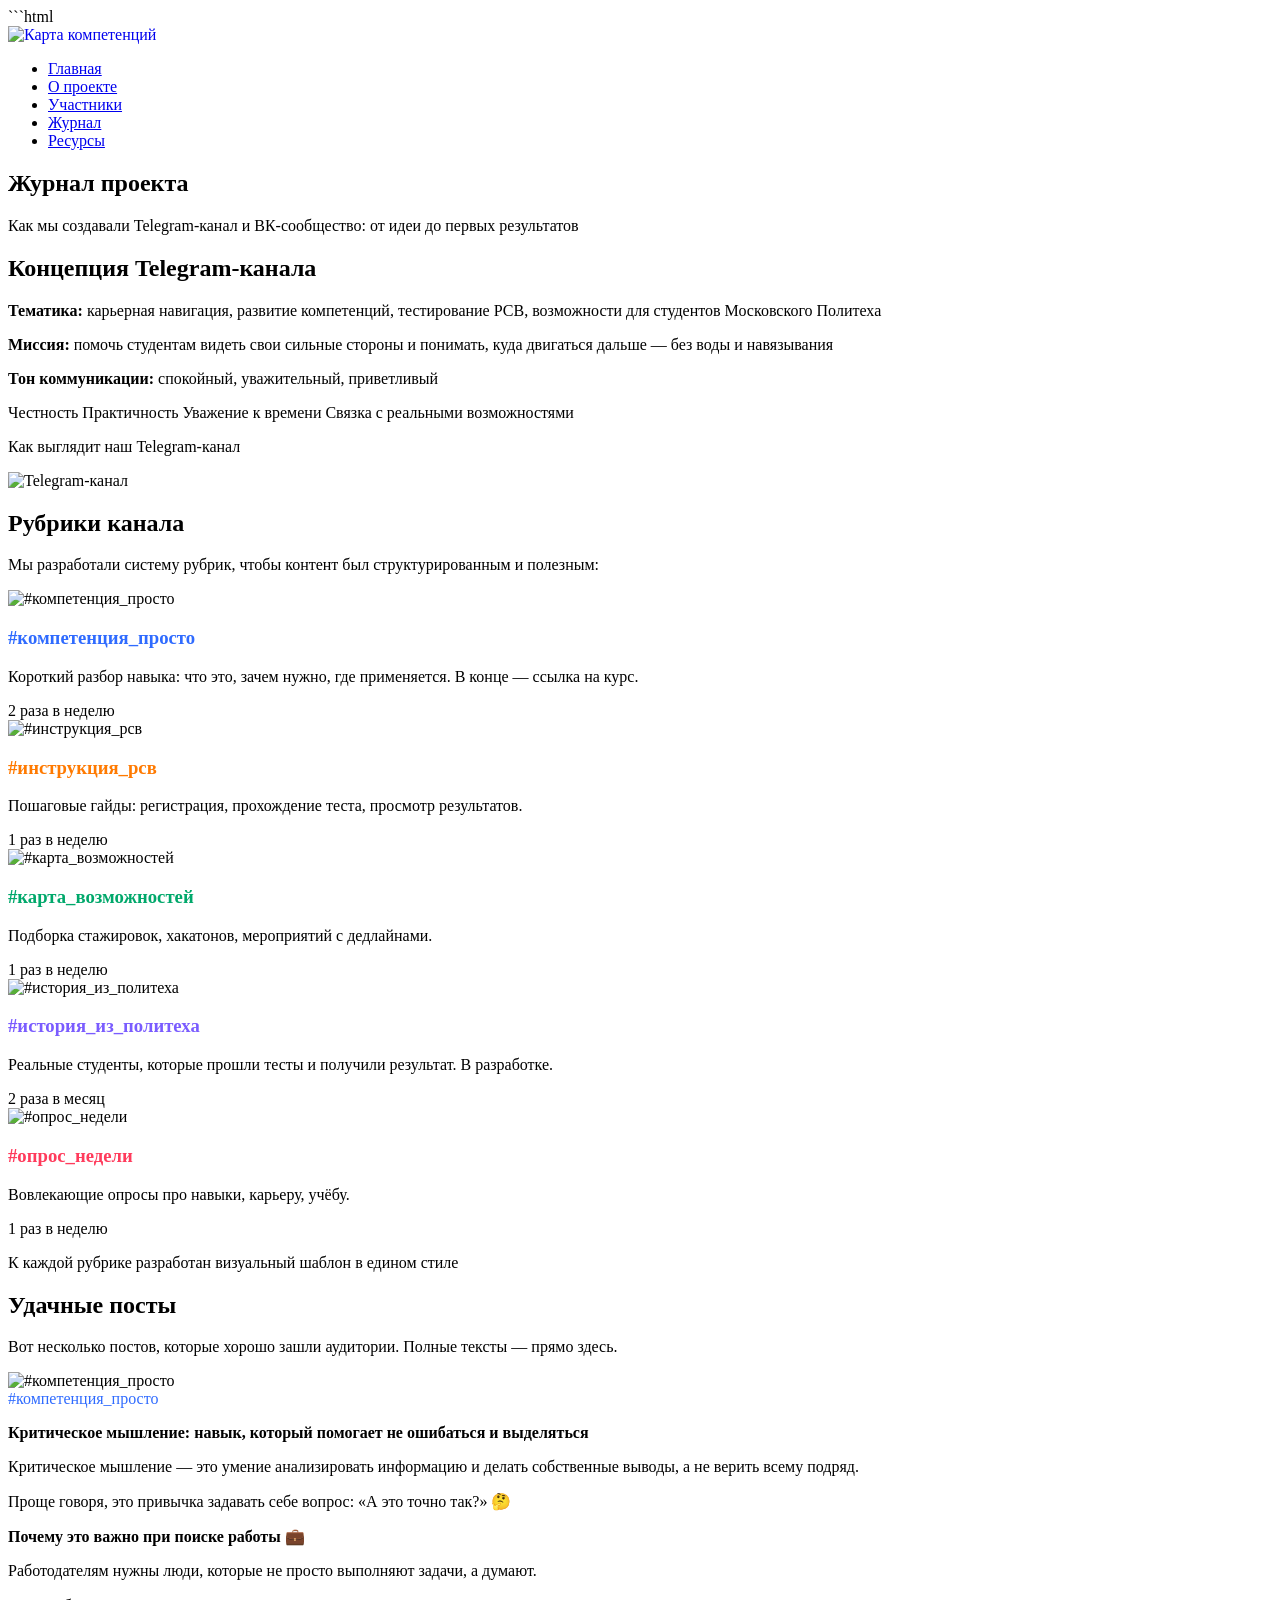
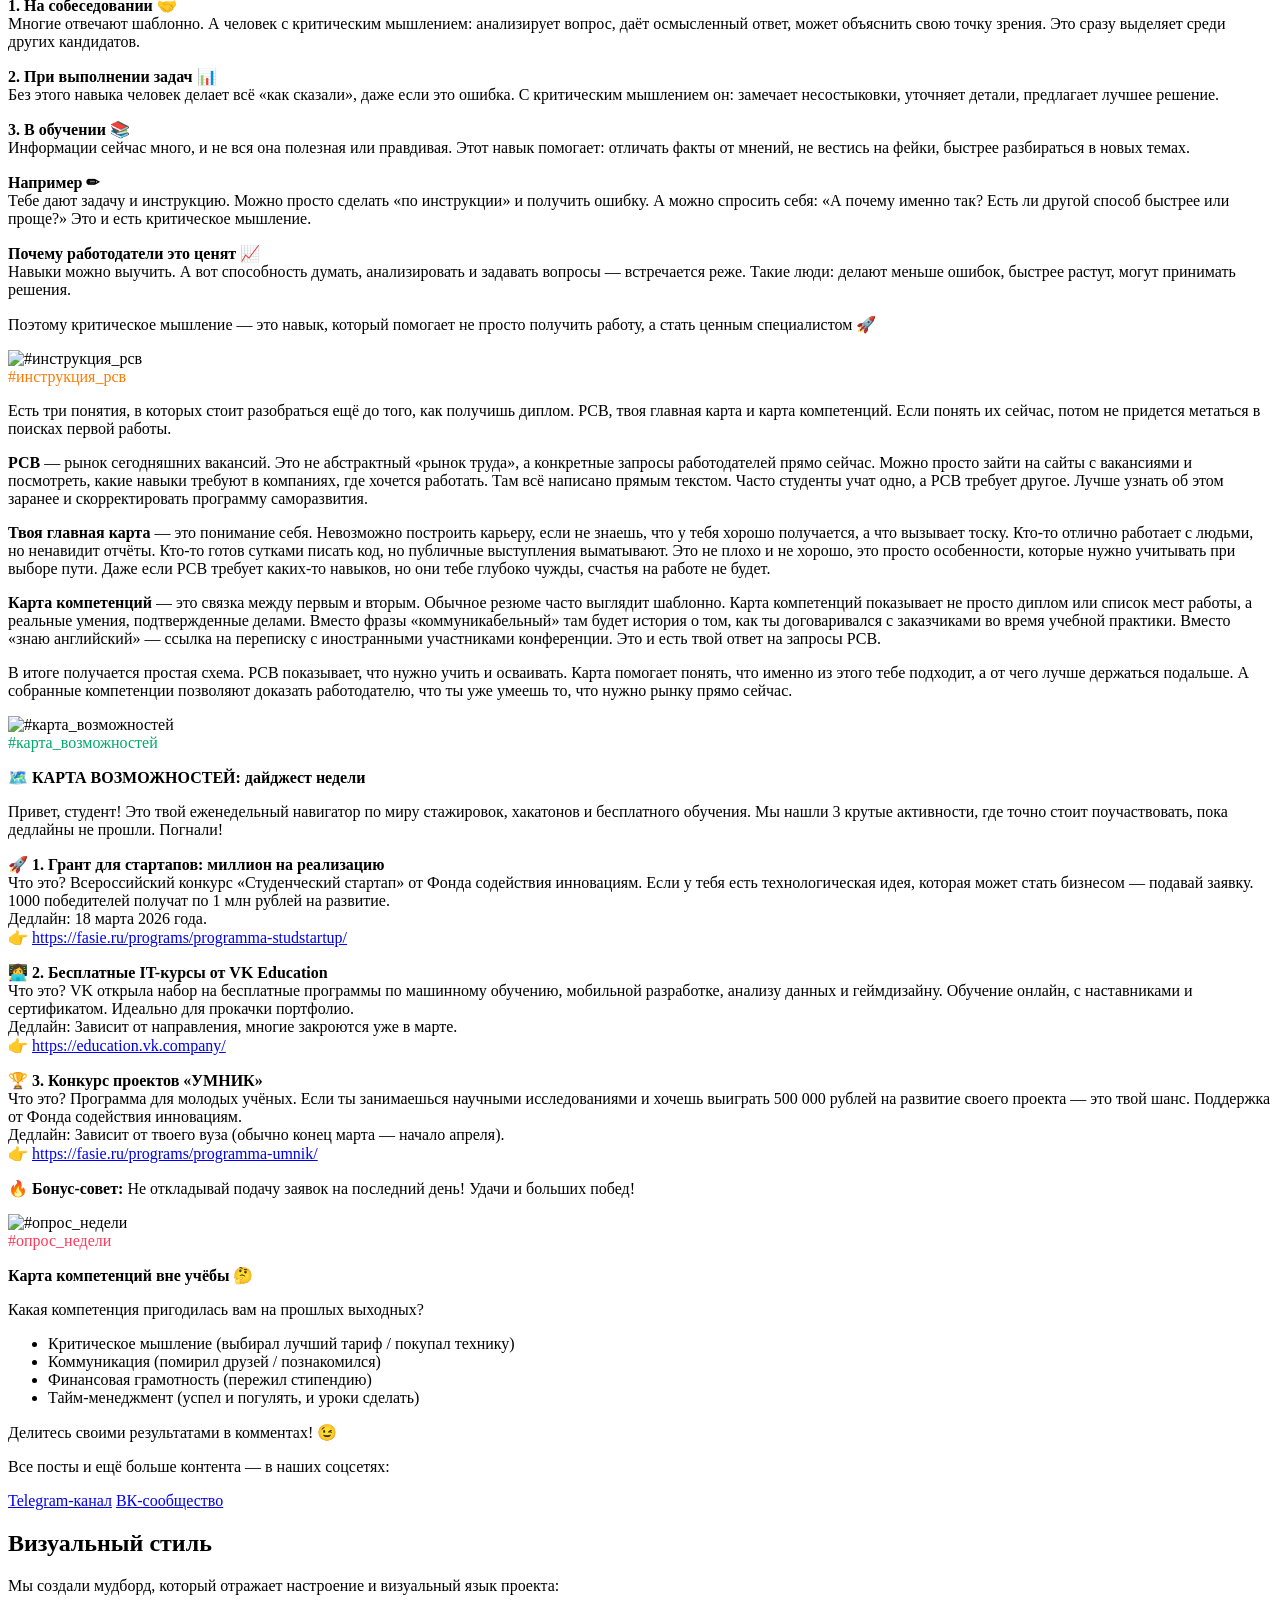
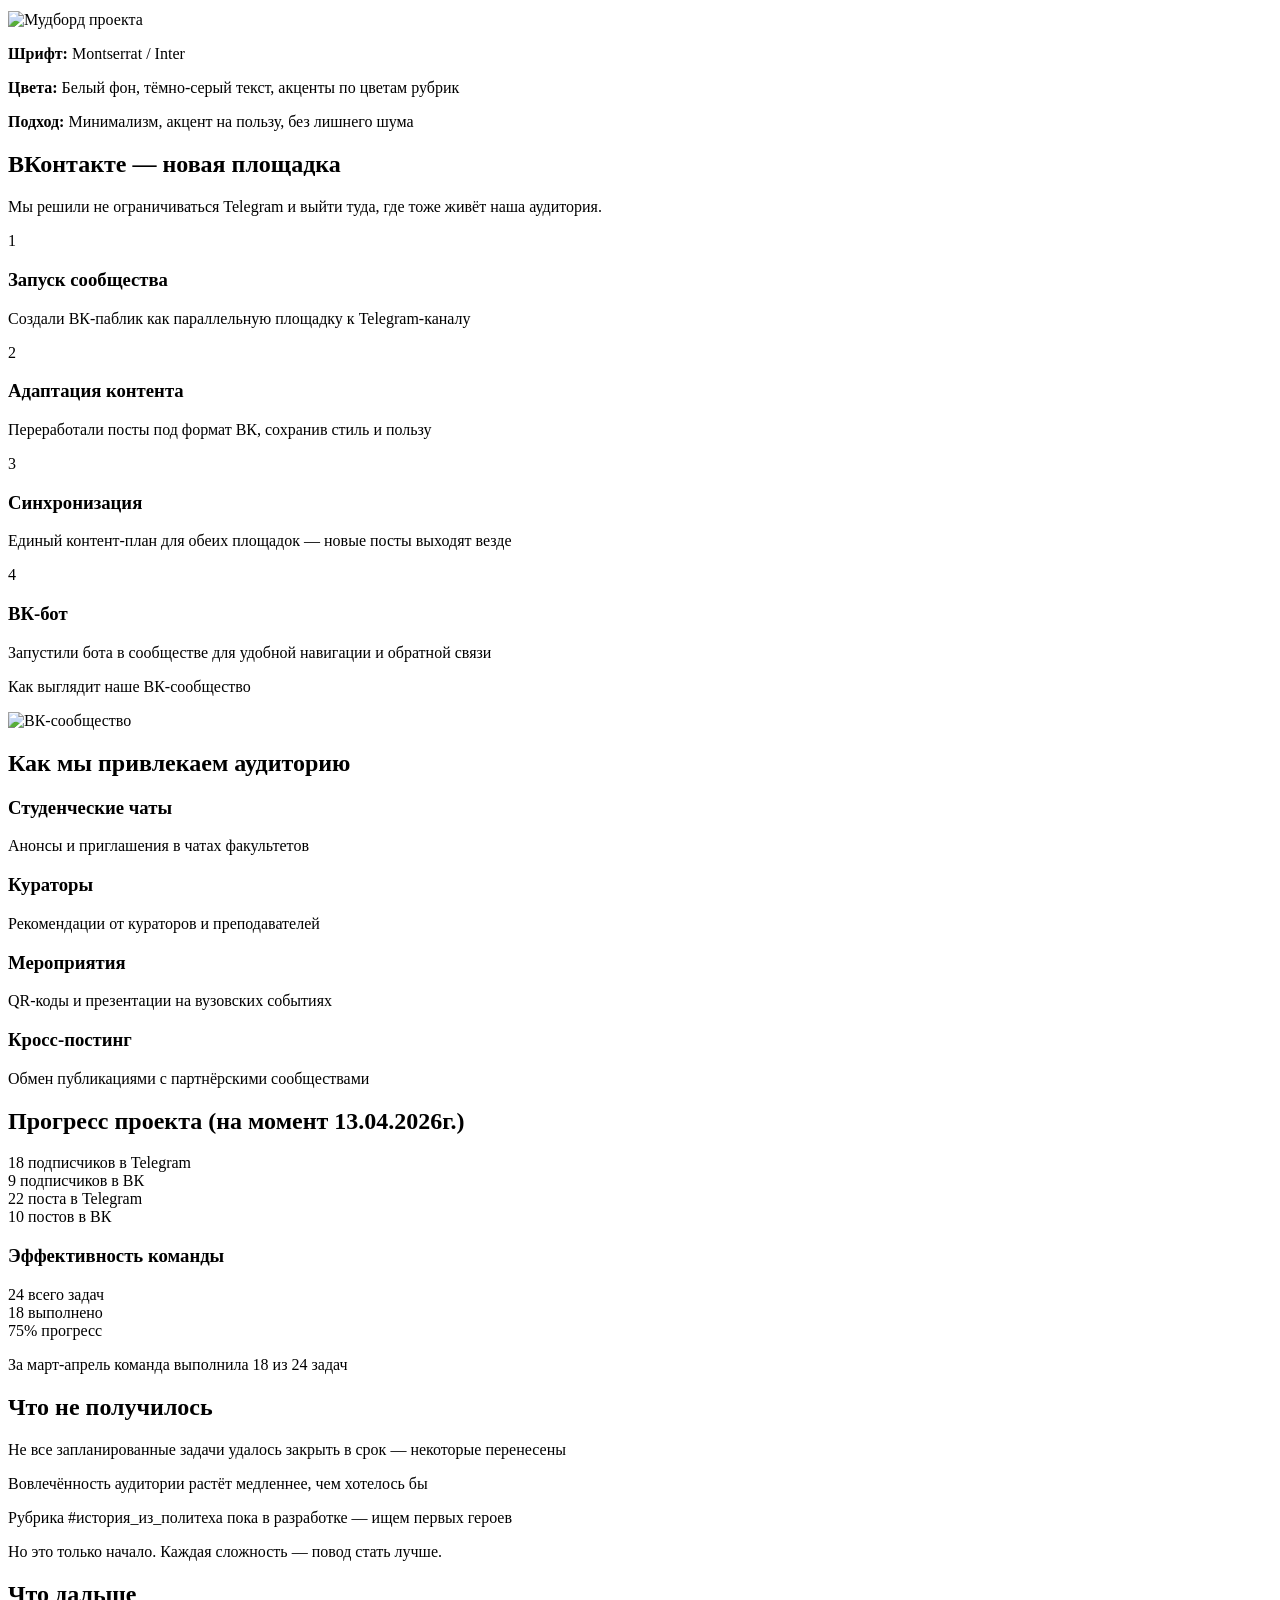
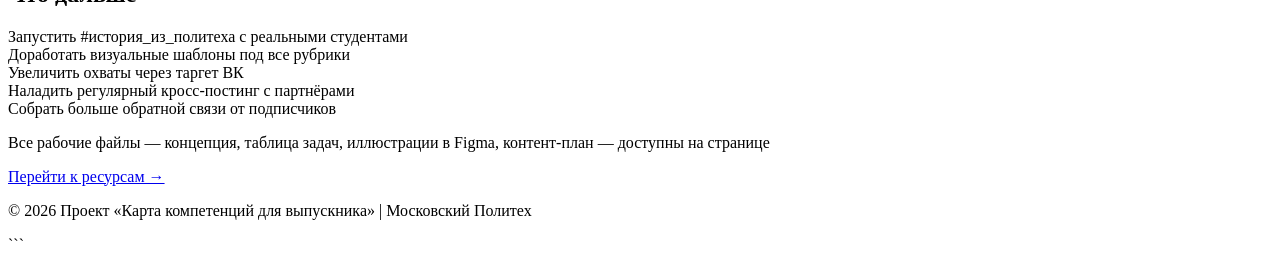
==== site/journal.html @ 337da9ca "Create journal.html" ====
```html
<!DOCTYPE html>
<html lang="ru">
<head>
    <meta charset="UTF-8">
    <meta name="viewport" content="width=device-width, initial-scale=1.0">
    <title>Журнал проекта - Карта компетенций</title>
    <link rel="stylesheet" href="style.css">
</head>
<body>
    <header>
        <nav>
            <a href="index.html" style="text-decoration: none;">
                <img src="images/logo.png" alt="Карта компетенций" class="logo-img">
            </a>
            <ul>
                <li><a href="index.html">Главная</a></li>
                <li><a href="about.html">О проекте</a></li>
                <li><a href="participants.html">Участники</a></li>
                <li><a href="journal.html">Журнал</a></li>
                <li><a href="resources.html">Ресурсы</a></li>
            </ul>
        </nav>
    </header>

    <main>
        <section class="page-header">
            <h1>Журнал проекта</h1>
            <p>Как мы создавали Telegram-канал и ВК-сообщество: от идеи до первых результатов</p>
        </section>

        <article class="post">
            <h2>Концепция Telegram-канала</h2>
            <div class="concept-block">
                <p><strong>Тематика:</strong> карьерная навигация, развитие компетенций, тестирование РСВ, возможности для студентов Московского Политеха</p>
                <p><strong>Миссия:</strong> помочь студентам видеть свои сильные стороны и понимать, куда двигаться дальше — без воды и навязывания</p>
                <p><strong>Тон коммуникации:</strong> спокойный, уважительный, приветливый</p>
                <div class="values-list">
                    <span class="value-tag">Честность</span>
                    <span class="value-tag">Практичность</span>
                    <span class="value-tag">Уважение к времени</span>
                    <span class="value-tag">Связка с реальными возможностями</span>
                </div>
            </div>
            
            <div class="big-screenshot">
                <p class="screenshot-caption">Как выглядит наш Telegram-канал</p>
                <img src="images/tg_channel_big.jpg" alt="Telegram-канал">
            </div>
        </article>

        <article class="post">
            <h2>Рубрики канала</h2>
            <p>Мы разработали систему рубрик, чтобы контент был структурированным и полезным:</p>
            
            <div class="rubrics-list">
                <div class="rubric-item">
                    <div class="rubric-icon">
                        <img src="images/rubric_comp.png" alt="#компетенция_просто">
                    </div>
                    <div class="rubric-info">
                        <h3 style="color:#2F6BFF;">#компетенция_просто</h3>
                        <p>Короткий разбор навыка: что это, зачем нужно, где применяется. В конце — ссылка на курс.</p>
                        <span class="rubric-frequency">2 раза в неделю</span>
                    </div>
                </div>
                
                <div class="rubric-item">
                    <div class="rubric-icon">
                        <img src="images/rubric_rsv.png" alt="#инструкция_рсв">
                    </div>
                    <div class="rubric-info">
                        <h3 style="color:#FF7A00;">#инструкция_рсв</h3>
                        <p>Пошаговые гайды: регистрация, прохождение теста, просмотр результатов.</p>
                        <span class="rubric-frequency">1 раз в неделю</span>
                    </div>
                </div>
                
                <div class="rubric-item">
                    <div class="rubric-icon">
                        <img src="images/rubric_map.png" alt="#карта_возможностей">
                    </div>
                    <div class="rubric-info">
                        <h3 style="color:#00A86B;">#карта_возможностей</h3>
                        <p>Подборка стажировок, хакатонов, мероприятий с дедлайнами.</p>
                        <span class="rubric-frequency">1 раз в неделю</span>
                    </div>
                </div>
                
                <div class="rubric-item">
                    <div class="rubric-icon">
                        <img src="images/rubric_story.png" alt="#история_из_политеха">
                    </div>
                    <div class="rubric-info">
                        <h3 style="color:#7A5CFF;">#история_из_политеха</h3>
                        <p>Реальные студенты, которые прошли тесты и получили результат. В разработке.</p>
                        <span class="rubric-frequency">2 раза в месяц</span>
                    </div>
                </div>
                
                <div class="rubric-item">
                    <div class="rubric-icon">
                        <img src="images/rubric_poll.png" alt="#опрос_недели">
                    </div>
                    <div class="rubric-info">
                        <h3 style="color:#FF3B5C;">#опрос_недели</h3>
                        <p>Вовлекающие опросы про навыки, карьеру, учёбу.</p>
                        <span class="rubric-frequency">1 раз в неделю</span>
                    </div>
                </div>
            </div>
            
            <div class="rubrics-note">
                <p>К каждой рубрике разработан визуальный шаблон в едином стиле</p>
            </div>
        </article>

        <article class="post">
            <h2>Удачные посты</h2>
            <p>Вот несколько постов, которые хорошо зашли аудитории. Полные тексты — прямо здесь.</p>
            
            <div class="full-post">
                <div class="full-post-image">
                    <img src="images/rubric_comp.png" alt="#компетенция_просто">
                </div>
                <div class="full-post-content">
                    <div class="full-post-rubric" style="color:#2F6BFF;">#компетенция_просто</div>
                    <div class="full-post-text">
                        <p><strong>Критическое мышление: навык, который помогает не ошибаться и выделяться</strong></p>
                        <p>Критическое мышление — это умение анализировать информацию и делать собственные выводы, а не верить всему подряд.</p>
                        <p>Проще говоря, это привычка задавать себе вопрос: «А это точно так?» 🤔</p>
                        <p><strong>Почему это важно при поиске работы 💼</strong></p>
                        <p>Работодателям нужны люди, которые не просто выполняют задачи, а думают.</p>
                        <p><strong>1. На собеседовании 🤝</strong><br>Многие отвечают шаблонно. А человек с критическим мышлением: анализирует вопрос, даёт осмысленный ответ, может объяснить свою точку зрения. Это сразу выделяет среди других кандидатов.</p>
                        <p><strong>2. При выполнении задач 📊</strong><br>Без этого навыка человек делает всё «как сказали», даже если это ошибка. С критическим мышлением он: замечает несостыковки, уточняет детали, предлагает лучшее решение.</p>
                        <p><strong>3. В обучении 📚</strong><br>Информации сейчас много, и не вся она полезная или правдивая. Этот навык помогает: отличать факты от мнений, не вестись на фейки, быстрее разбираться в новых темах.</p>
                        <p><strong>Например ✏</strong><br>Тебе дают задачу и инструкцию. Можно просто сделать «по инструкции» и получить ошибку. А можно спросить себя: «А почему именно так? Есть ли другой способ быстрее или проще?» Это и есть критическое мышление.</p>
                        <p><strong>Почему работодатели это ценят 📈</strong><br>Навыки можно выучить. А вот способность думать, анализировать и задавать вопросы — встречается реже. Такие люди: делают меньше ошибок, быстрее растут, могут принимать решения.</p>
                        <p>Поэтому критическое мышление — это навык, который помогает не просто получить работу, а стать ценным специалистом 🚀</p>
                    </div>
                </div>
            </div>
            
            <div class="full-post">
                <div class="full-post-image">
                    <img src="images/rubric_rsv.png" alt="#инструкция_рсв">
                </div>
                <div class="full-post-content">
                    <div class="full-post-rubric" style="color:#FF7A00;">#инструкция_рсв</div>
                    <div class="full-post-text">
                        <p>Есть три понятия, в которых стоит разобраться ещё до того, как получишь диплом. РСВ, твоя главная карта и карта компетенций. Если понять их сейчас, потом не придется метаться в поисках первой работы.</p>
                        <p><strong>РСВ</strong> — рынок сегодняшних вакансий. Это не абстрактный «рынок труда», а конкретные запросы работодателей прямо сейчас. Можно просто зайти на сайты с вакансиями и посмотреть, какие навыки требуют в компаниях, где хочется работать. Там всё написано прямым текстом. Часто студенты учат одно, а РСВ требует другое. Лучше узнать об этом заранее и скорректировать программу саморазвития.</p>
                        <p><strong>Твоя главная карта</strong> — это понимание себя. Невозможно построить карьеру, если не знаешь, что у тебя хорошо получается, а что вызывает тоску. Кто-то отлично работает с людьми, но ненавидит отчёты. Кто-то готов сутками писать код, но публичные выступления выматывают. Это не плохо и не хорошо, это просто особенности, которые нужно учитывать при выборе пути. Даже если РСВ требует каких-то навыков, но они тебе глубоко чужды, счастья на работе не будет.</p>
                        <p><strong>Карта компетенций</strong> — это связка между первым и вторым. Обычное резюме часто выглядит шаблонно. Карта компетенций показывает не просто диплом или список мест работы, а реальные умения, подтвержденные делами. Вместо фразы «коммуникабельный» там будет история о том, как ты договаривался с заказчиками во время учебной практики. Вместо «знаю английский» — ссылка на переписку с иностранными участниками конференции. Это и есть твой ответ на запросы РСВ.</p>
                        <p>В итоге получается простая схема. РСВ показывает, что нужно учить и осваивать. Карта помогает понять, что именно из этого тебе подходит, а от чего лучше держаться подальше. А собранные компетенции позволяют доказать работодателю, что ты уже умеешь то, что нужно рынку прямо сейчас.</p>
                    </div>
                </div>
            </div>
            
            <div class="full-post">
                <div class="full-post-image">
                    <img src="images/rubric_map.png" alt="#карта_возможностей">
                </div>
                <div class="full-post-content">
                    <div class="full-post-rubric" style="color:#00A86B;">#карта_возможностей</div>
                    <div class="full-post-text">
                        <p><strong>🗺️ КАРТА ВОЗМОЖНОСТЕЙ: дайджест недели</strong></p>
                        <p>Привет, студент! Это твой еженедельный навигатор по миру стажировок, хакатонов и бесплатного обучения. Мы нашли 3 крутые активности, где точно стоит поучаствовать, пока дедлайны не прошли. Погнали!</p>
                        <p><strong>🚀 1. Грант для стартапов: миллион на реализацию</strong><br>Что это? Всероссийский конкурс «Студенческий стартап» от Фонда содействия инновациям. Если у тебя есть технологическая идея, которая может стать бизнесом — подавай заявку. 1000 победителей получат по 1 млн рублей на развитие.<br>Дедлайн: 18 марта 2026 года.<br>👉 <a href="https://fasie.ru/programs/programma-studstartup/" target="_blank">https://fasie.ru/programs/programma-studstartup/</a></p>
                        <p><strong>👩‍💻 2. Бесплатные IT-курсы от VK Education</strong><br>Что это? VK открыла набор на бесплатные программы по машинному обучению, мобильной разработке, анализу данных и геймдизайну. Обучение онлайн, с наставниками и сертификатом. Идеально для прокачки портфолио.<br>Дедлайн: Зависит от направления, многие закроются уже в марте.<br>👉 <a href="https://education.vk.company/" target="_blank">https://education.vk.company/</a></p>
                        <p><strong>🏆 3. Конкурс проектов «УМНИК»</strong><br>Что это? Программа для молодых учёных. Если ты занимаешься научными исследованиями и хочешь выиграть 500 000 рублей на развитие своего проекта — это твой шанс. Поддержка от Фонда содействия инновациям.<br>Дедлайн: Зависит от твоего вуза (обычно конец марта — начало апреля).<br>👉 <a href="https://fasie.ru/programs/programma-umnik/" target="_blank">https://fasie.ru/programs/programma-umnik/</a></p>
                        <p><strong>🔥 Бонус-совет:</strong> Не откладывай подачу заявок на последний день! Удачи и больших побед!</p>
                    </div>
                </div>
            </div>
            
            <div class="full-post">
                <div class="full-post-image">
                    <img src="images/rubric_poll.png" alt="#опрос_недели">
                </div>
                <div class="full-post-content">
                    <div class="full-post-rubric" style="color:#FF3B5C;">#опрос_недели</div>
                    <div class="full-post-text">
                        <p><strong>Карта компетенций вне учёбы 🤔</strong></p>
                        <p>Какая компетенция пригодилась вам на прошлых выходных?</p>
                        <ul>
                            <li>Критическое мышление (выбирал лучший тариф / покупал технику)</li>
                            <li>Коммуникация (помирил друзей / познакомился)</li>
                            <li>Финансовая грамотность (пережил стипендию)</li>
                            <li>Тайм-менеджмент (успел и погулять, и уроки сделать)</li>
                        </ul>
                        <p>Делитесь своими результатами в комментах! 😉</p>
                    </div>
                </div>
            </div>
            
            <div class="social-links-block">
                <p>Все посты и ещё больше контента — в наших соцсетях:</p>
                <div class="social-buttons">
                    <a href="https://t.me/probkartikompmospolitex" class="btn tg-btn" target="_blank">Telegram-канал</a>
                    <a href="https://vk.com/club236925170" class="btn vk-btn" target="_blank">ВК-сообщество</a>
                </div>
            </div>
        </article>

        <article class="post">
            <h2>Визуальный стиль</h2>
            <p>Мы создали мудборд, который отражает настроение и визуальный язык проекта:</p>
            <div class="moodboard">
                <img src="images/moodboard.jpg" alt="Мудборд проекта">
            </div>
            <div class="style-quick">
                <p><strong>Шрифт:</strong> Montserrat / Inter</p>
                <p><strong>Цвета:</strong> Белый фон, тёмно-серый текст, акценты по цветам рубрик</p>
                <p><strong>Подход:</strong> Минимализм, акцент на пользу, без лишнего шума</p>
            </div>
        </article>

        <article class="post">
            <h2>ВКонтакте — новая площадка</h2>
            <p>Мы решили не ограничиваться Telegram и выйти туда, где тоже живёт наша аудитория.</p>
            
            <div class="vk-expansion">
                <div class="vk-step">
                    <span class="step-number">1</span>
                    <div class="step-content">
                        <h3>Запуск сообщества</h3>
                        <p>Создали ВК-паблик как параллельную площадку к Telegram-каналу</p>
                    </div>
                </div>
                <div class="vk-step">
                    <span class="step-number">2</span>
                    <div class="step-content">
                        <h3>Адаптация контента</h3>
                        <p>Переработали посты под формат ВК, сохранив стиль и пользу</p>
                    </div>
                </div>
                <div class="vk-step">
                    <span class="step-number">3</span>
                    <div class="step-content">
                        <h3>Синхронизация</h3>
                        <p>Единый контент-план для обеих площадок — новые посты выходят везде</p>
                    </div>
                </div>
                <div class="vk-step">
                    <span class="step-number">4</span>
                    <div class="step-content">
                        <h3>ВК-бот</h3>
                        <p>Запустили бота в сообществе для удобной навигации и обратной связи</p>
                    </div>
                </div>
            </div>
            
            <div class="big-screenshot">
                <p class="screenshot-caption">Как выглядит наше ВК-сообщество</p>
                <img src="images/vk_community_big.jpg" alt="ВК-сообщество">
            </div>
        </article>

        <article class="post">
            <h2>Как мы привлекаем аудиторию</h2>
            <div class="promo-grid">
                <div class="promo-card">
                    <h3>Студенческие чаты</h3>
                    <p>Анонсы и приглашения в чатах факультетов</p>
                </div>
                <div class="promo-card">
                    <h3>Кураторы</h3>
                    <p>Рекомендации от кураторов и преподавателей</p>
                </div>
                <div class="promo-card">
                    <h3>Мероприятия</h3>
                    <p>QR-коды и презентации на вузовских событиях</p>
                </div>
                <div class="promo-card">
                    <h3>Кросс-постинг</h3>
                    <p>Обмен публикациями с партнёрскими сообществами</p>
                </div>
            </div>
        </article>

        <article class="post">
            <h2>Прогресс проекта (на момент 13.04.2026г.)</h2>
            
            <div class="stats-big-grid">
                <div class="stat-big-card">
                    <span class="stat-big-number">18</span>
                    <span class="stat-big-label">подписчиков в Telegram</span>
                </div>
                <div class="stat-big-card">
                    <span class="stat-big-number">9</span>
                    <span class="stat-big-label">подписчиков в ВК</span>
                </div>
                <div class="stat-big-card">
                    <span class="stat-big-number">22</span>
                    <span class="stat-big-label">поста в Telegram</span>
                </div>
                <div class="stat-big-card">
                    <span class="stat-big-number">10</span>
                    <span class="stat-big-label">постов в ВК</span>
                </div>
            </div>
            
            <div class="team-efficiency">
                <h3>Эффективность команды</h3>
                <div class="efficiency-stats">
                    <div class="efficiency-item">
                        <span class="efficiency-number">24</span>
                        <span class="efficiency-label">всего задач</span>
                    </div>
                    <div class="efficiency-item">
                        <span class="efficiency-number">18</span>
                        <span class="efficiency-label">выполнено</span>
                    </div>
                    <div class="efficiency-item">
                        <span class="efficiency-number">75%</span>
                        <span class="efficiency-label">прогресс</span>
                    </div>
                </div>
                <div class="progress-bar">
                    <div class="progress-fill" style="width: 75%;"></div>
                </div>
                <p class="efficiency-note">За март-апрель команда выполнила 18 из 24 задач</p>
            </div>
        </article>

        <article class="post">
            <h2>Что не получилось</h2>
            <div class="fail-list">
                <div class="fail-item">
                    <p>Не все запланированные задачи удалось закрыть в срок — некоторые перенесены</p>
                </div>
                <div class="fail-item">
                    <p>Вовлечённость аудитории растёт медленнее, чем хотелось бы</p>
                </div>
                <div class="fail-item">
                    <p>Рубрика #история_из_политеха пока в разработке — ищем первых героев</p>
                </div>
            </div>
            <p class="fail-conclusion">Но это только начало. Каждая сложность — повод стать лучше.</p>
        </article>

        <article class="post">
            <h2>Что дальше</h2>
            <div class="plans-grid">
                <div class="plan-item">Запустить #история_из_политеха с реальными студентами</div>
                <div class="plan-item">Доработать визуальные шаблоны под все рубрики</div>
                <div class="plan-item">Увеличить охваты через таргет ВК</div>
                <div class="plan-item">Наладить регулярный кросс-постинг с партнёрами</div>
                <div class="plan-item">Собрать больше обратной связи от подписчиков</div>
            </div>
        </article>

        <div class="resources-link-block">
            <p>Все рабочие файлы — концепция, таблица задач, иллюстрации в Figma, контент-план — доступны на странице</p>
            <a href="resources.html" class="btn primary">Перейти к ресурсам →</a>
        </div>
    </main>

    <footer>
        <p>© 2026 Проект «Карта компетенций для выпускника» | Московский Политех</p>
    </footer>
</body>
</html>
```
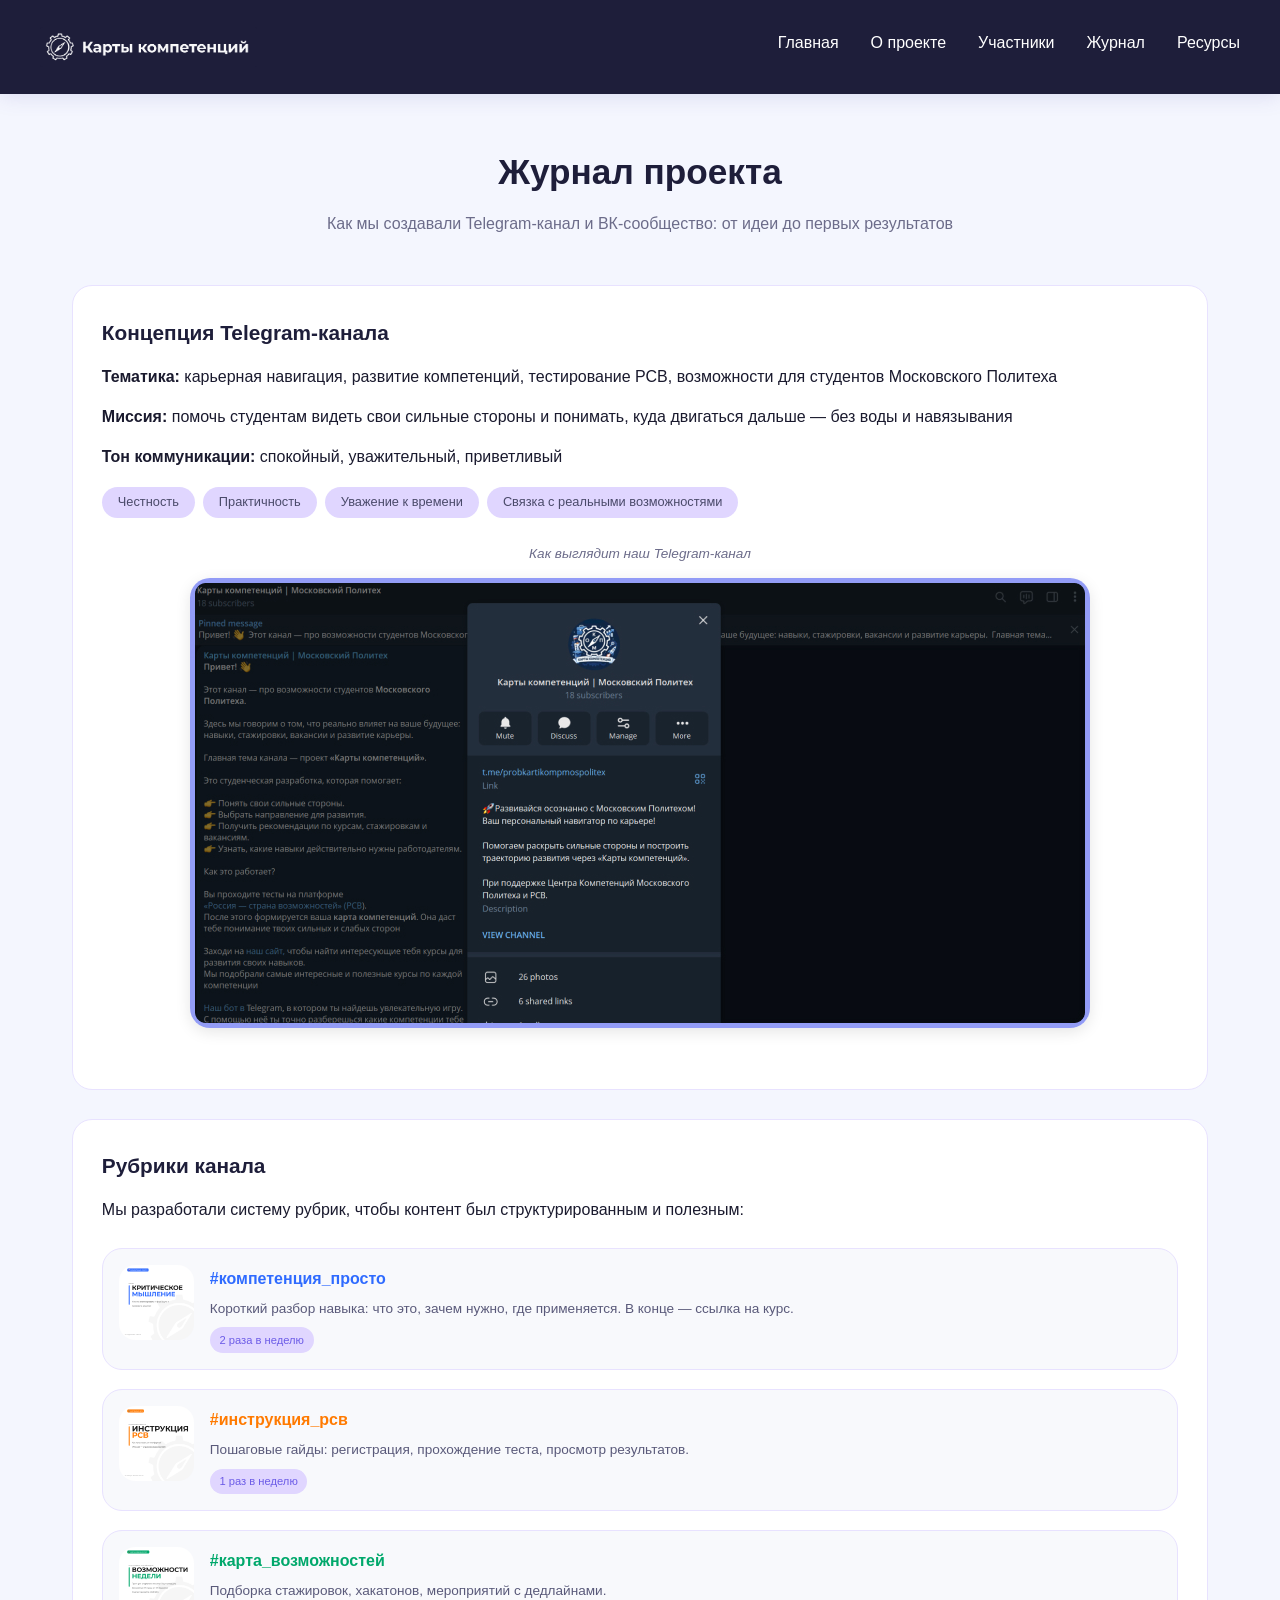
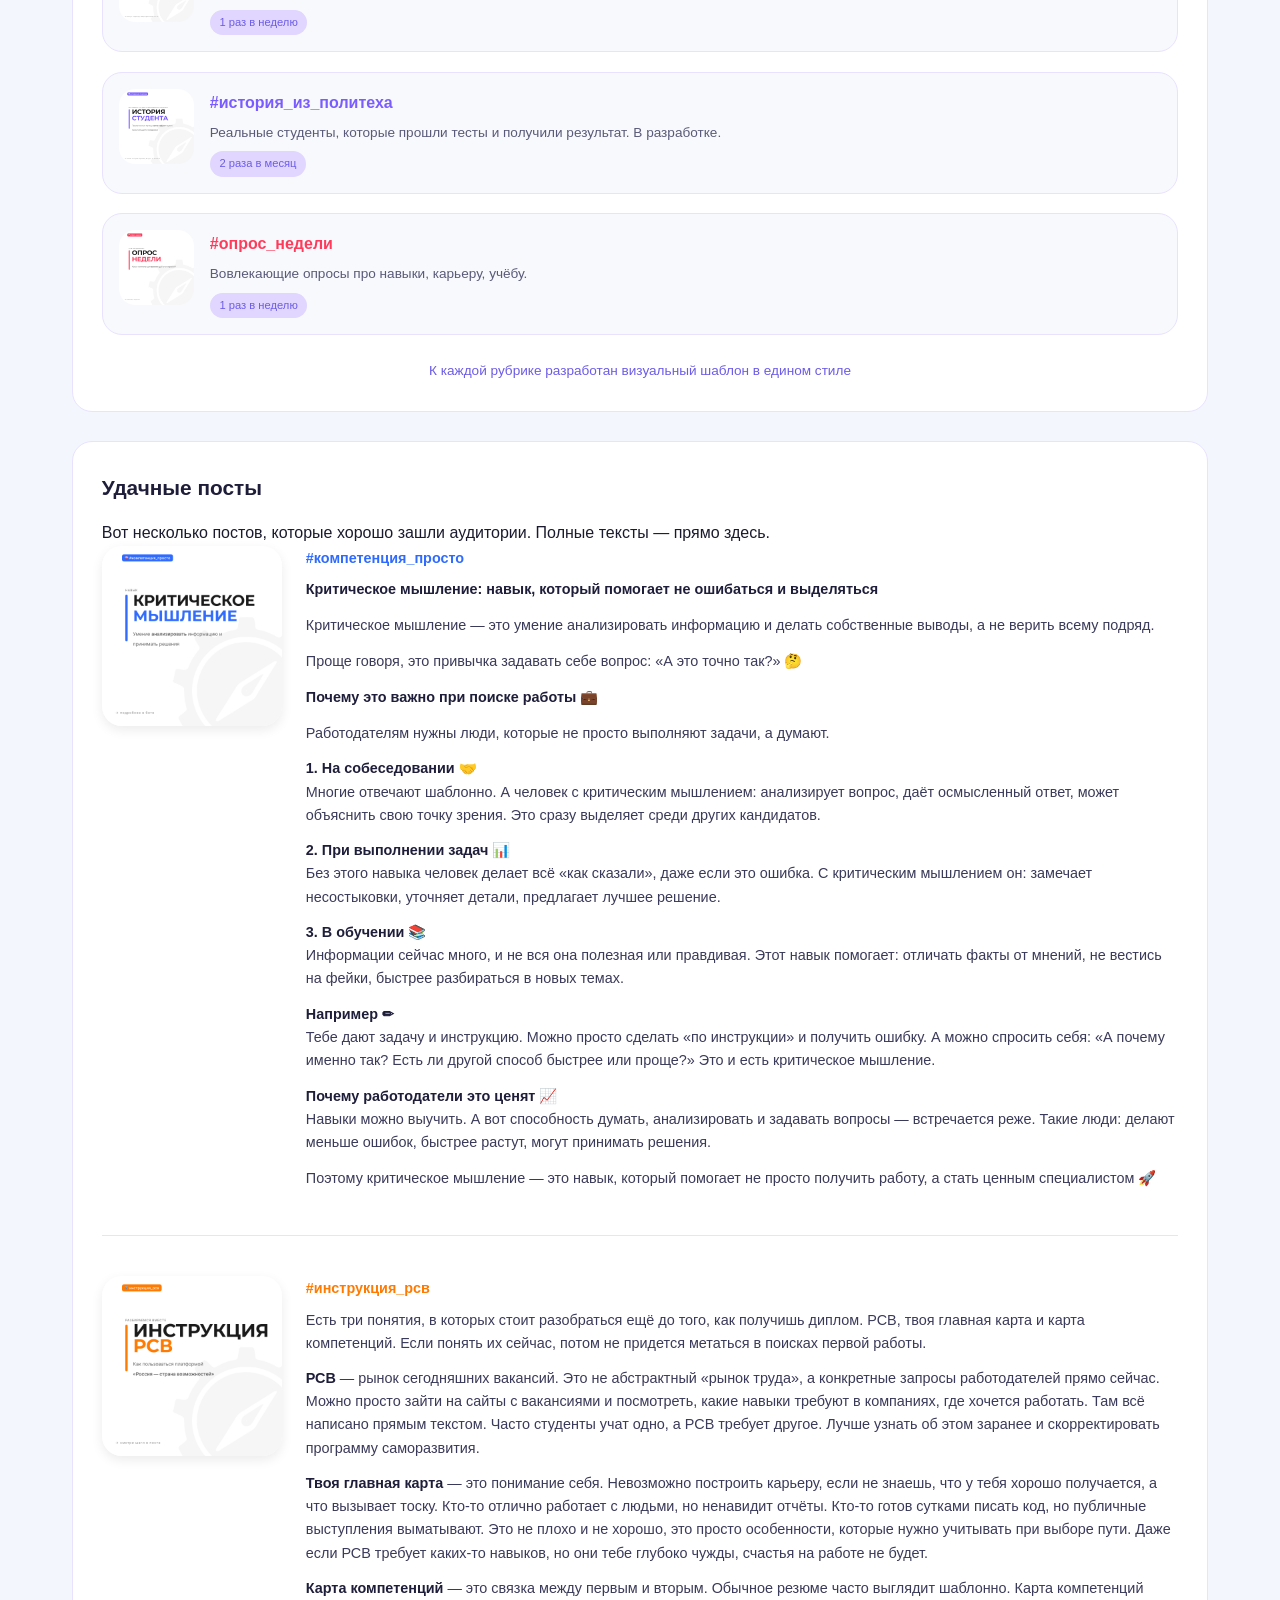
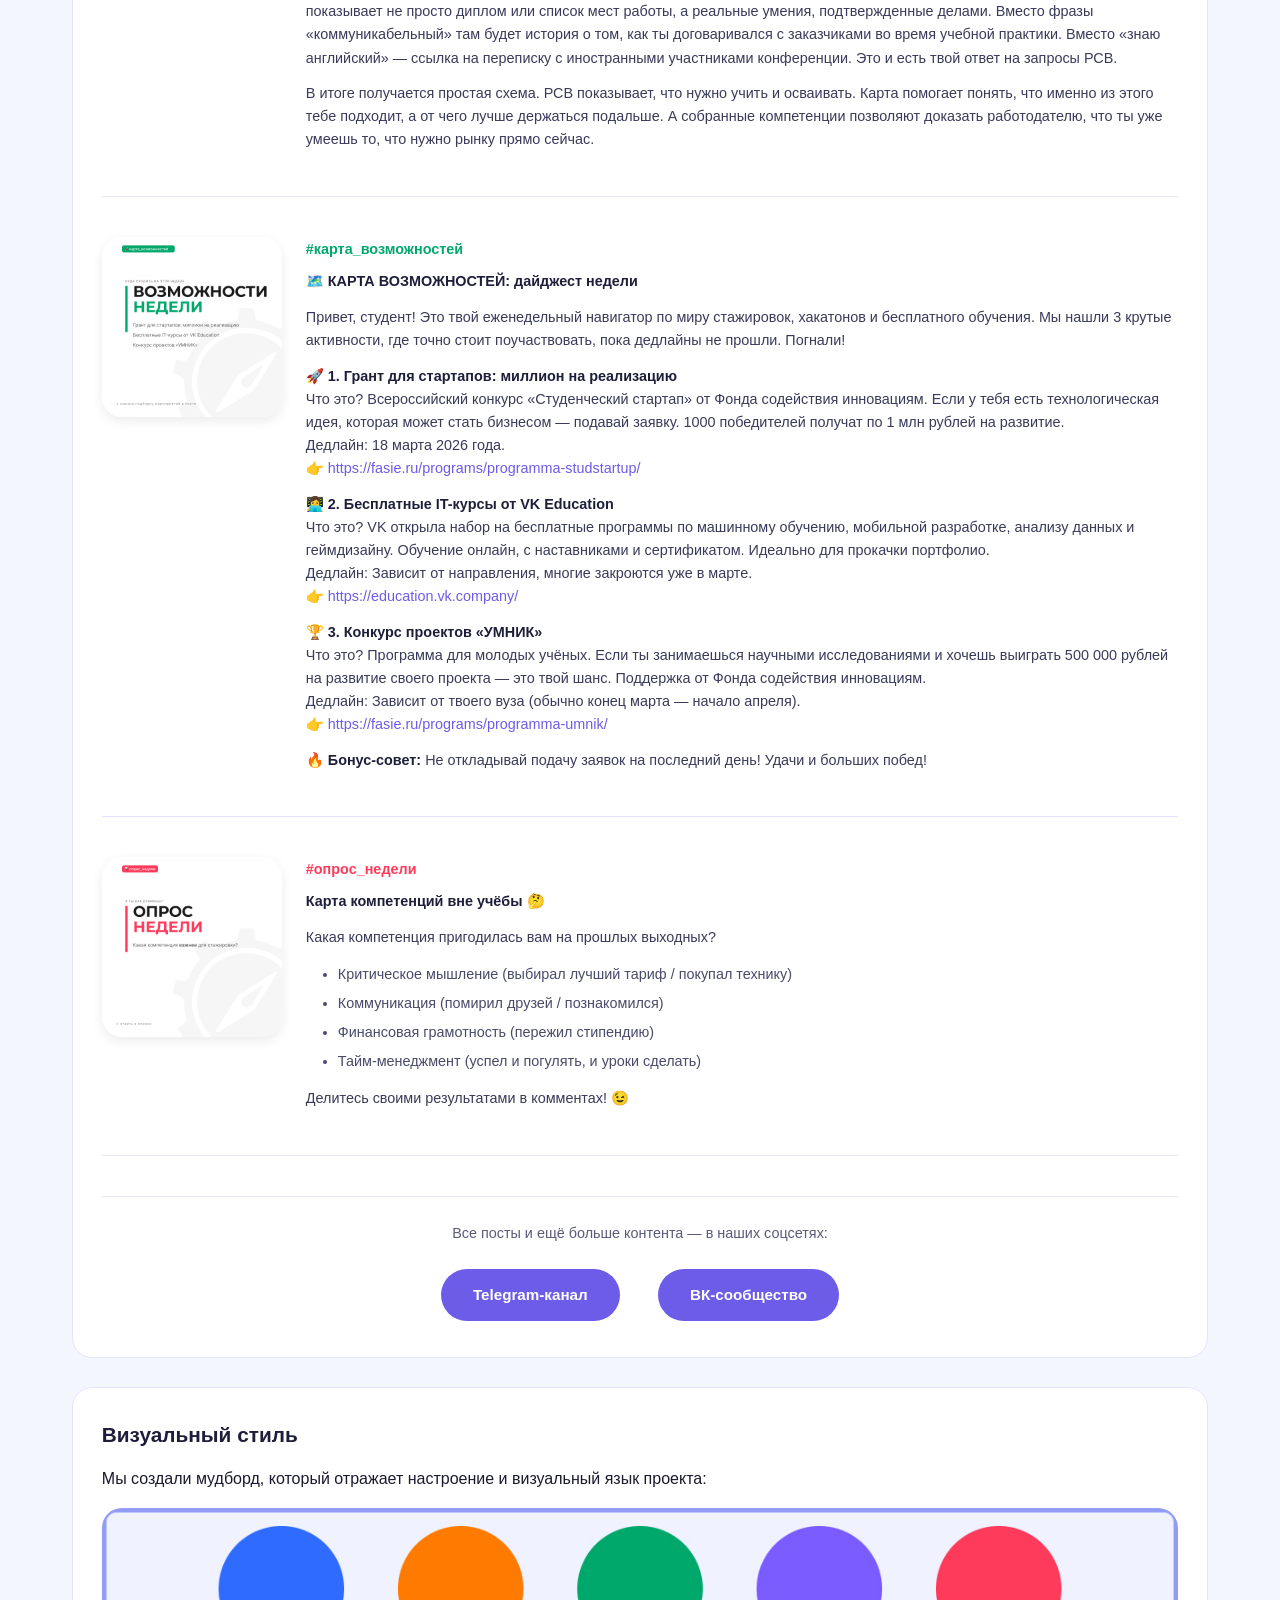
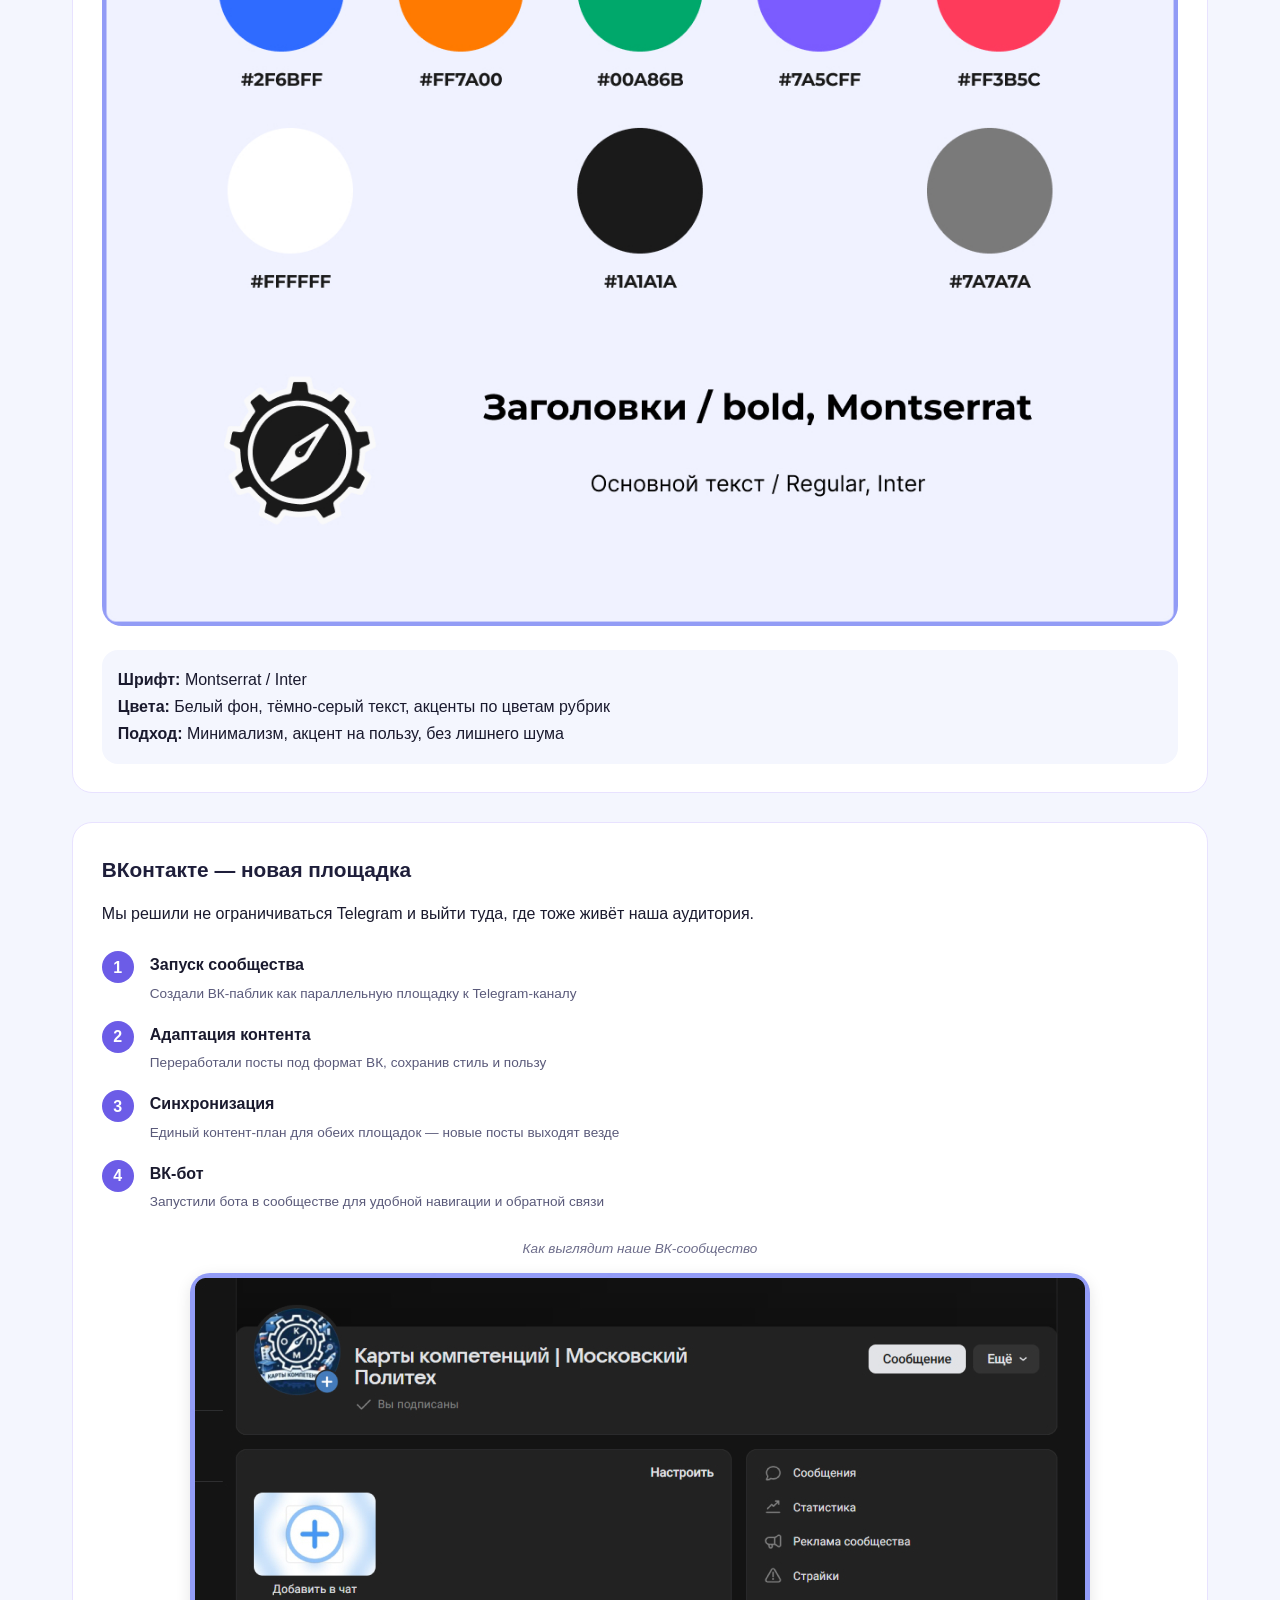
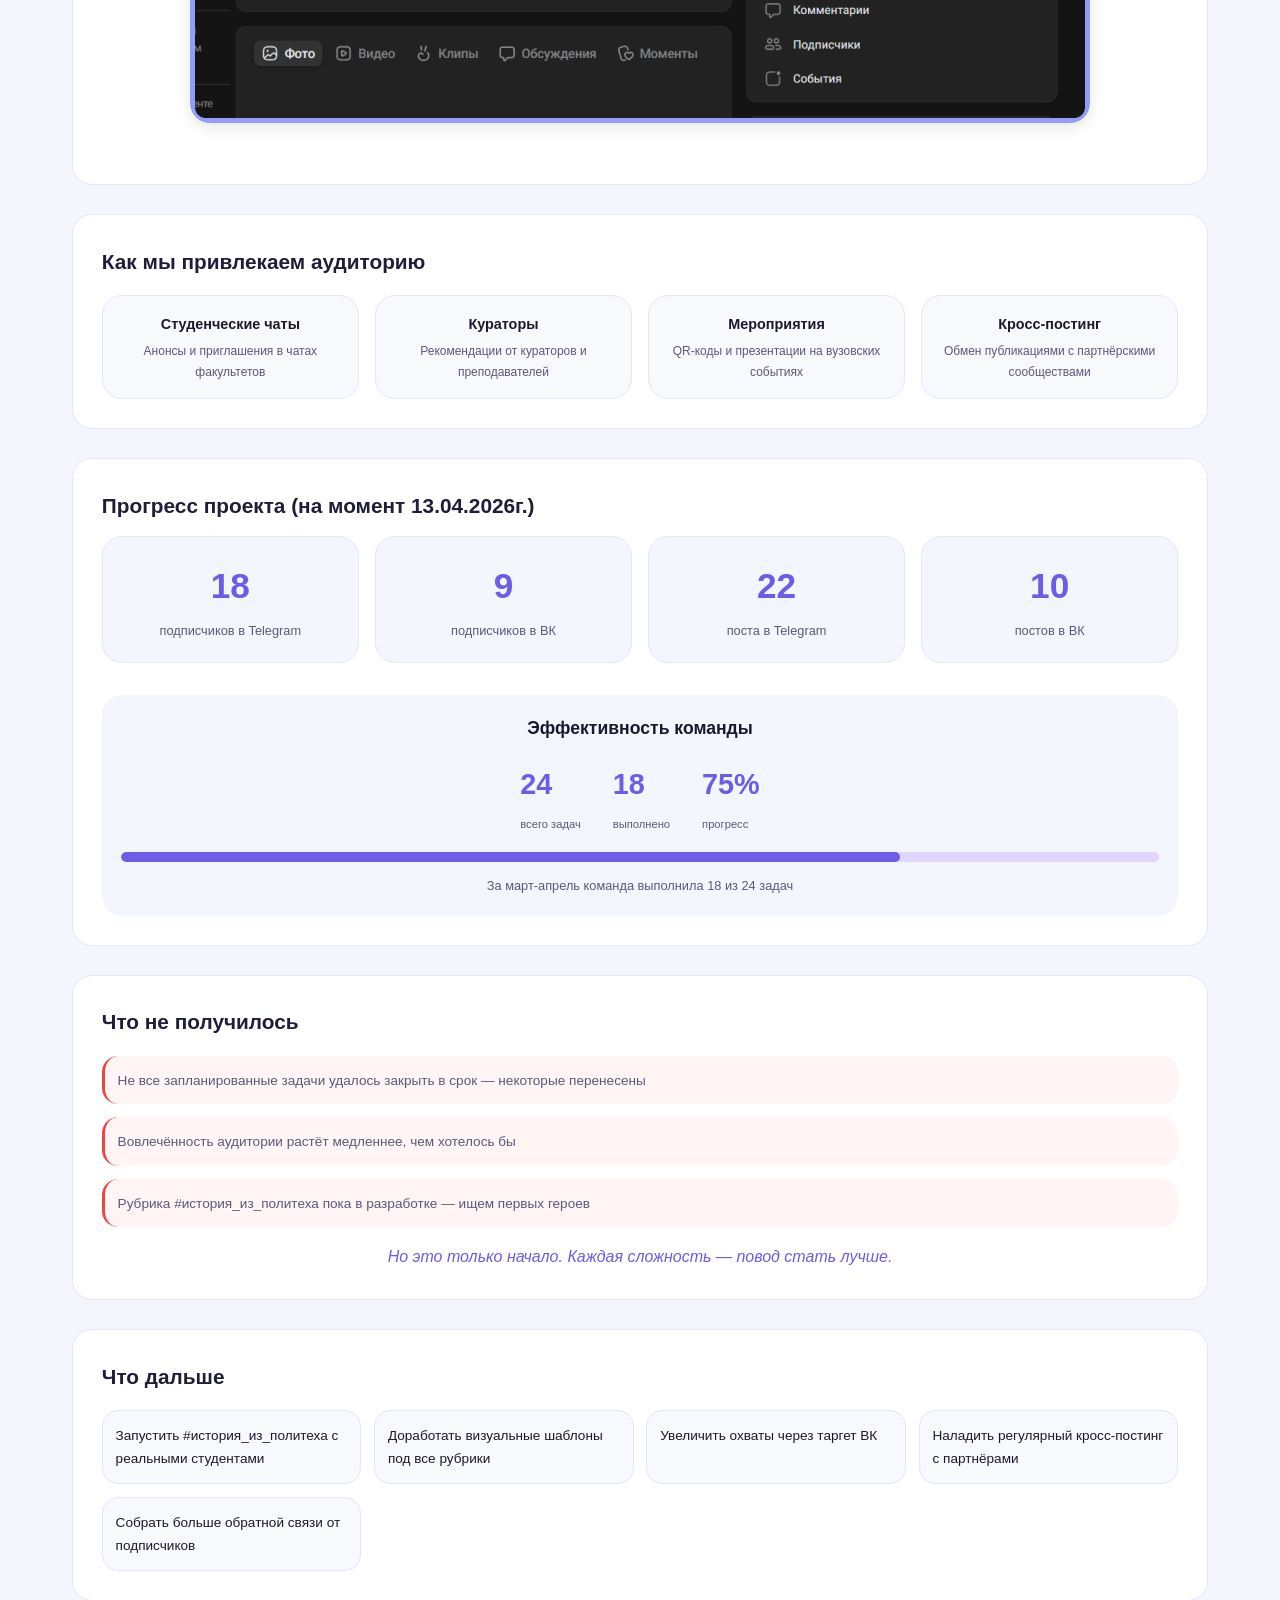
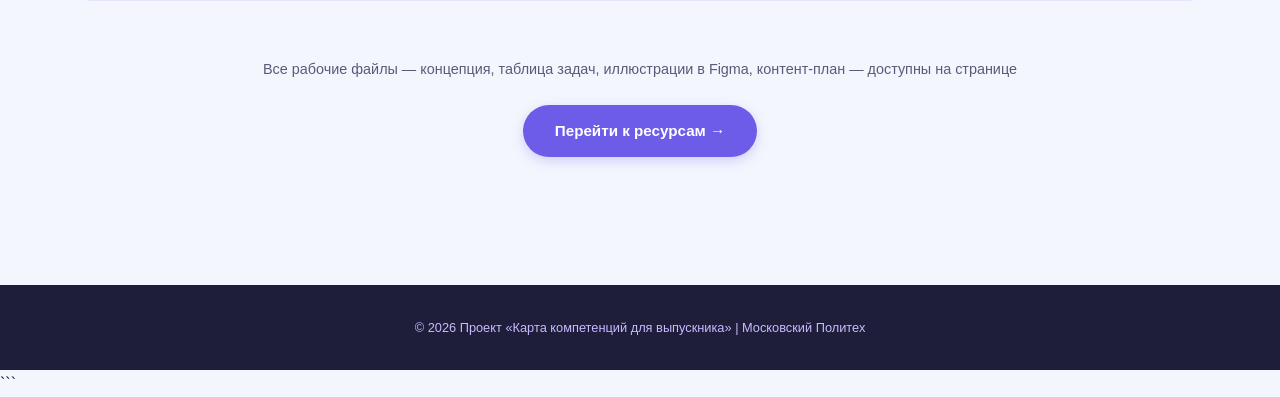
==== commit 9cdd5f7b: "Update journal.html" ====
--- a/site/journal.html
+++ b/site/journal.html
@@ -1,4 +1,3 @@
-```html
 <!DOCTYPE html>
 <html lang="ru">
 <head>
--- a/site/style.css
+++ b/site/style.css
@@ -0,0 +1,1159 @@
+* {
+    margin: 0;
+    padding: 0;
+    box-sizing: border-box;
+}
+
+body {
+    font-family: -apple-system, BlinkMacSystemFont, 'Segoe UI', 'Roboto', sans-serif;
+    background-color: #f4f6fe;
+    color: #1a1a2e;
+    line-height: 1.7;
+}
+
+header {
+    background-color: #1e1e3a;
+    color: white;
+    padding: 0.8rem 2rem;
+    position: sticky;
+    top: 0;
+    z-index: 100;
+    box-shadow: 0 2px 20px rgba(78, 68, 170, 0.15);
+}
+
+nav {
+    display: flex;
+    justify-content: space-between;
+    align-items: center;
+    flex-wrap: wrap;
+    max-width: 1200px;
+    margin: 0 auto;
+}
+
+.logo-img {
+    height: 40px;
+    width: auto;
+    display: block;
+    transition: opacity 0.3s;
+}
+
+.logo-img:hover {
+    opacity: 0.85;
+}
+
+nav ul {
+    display: flex;
+    list-style: none;
+    gap: 2rem;
+}
+
+nav ul li a {
+    color: white;
+    text-decoration: none;
+    font-weight: 500;
+    transition: color 0.3s;
+    padding: 0.5rem 0;
+    font-size: 1rem;
+}
+
+nav ul li a:hover {
+    color: #b8a9ff;
+}
+
+main {
+    max-width: 1200px;
+    margin: 0 auto;
+    padding: 3rem 2rem;
+}
+
+.btn {
+    display: inline-block;
+    padding: 0.8rem 2rem;
+    border-radius: 50px;
+    text-decoration: none;
+    font-weight: 600;
+    margin: 0.5rem 0.7rem;
+    transition: all 0.3s;
+    font-size: 0.95rem;
+}
+
+.btn.primary {
+    background-color: #6c5ce7;
+    color: white;
+    box-shadow: 0 4px 12px rgba(108, 92, 231, 0.25);
+}
+
+.btn.primary:hover {
+    background-color: #5b4bc4;
+    transform: translateY(-2px);
+}
+
+.btn.secondary {
+    background-color: transparent;
+    color: #6c5ce7;
+    border: 2px solid #6c5ce7;
+}
+
+.btn.secondary:hover {
+    background-color: #6c5ce7;
+    color: white;
+    transform: translateY(-2px);
+}
+
+footer {
+    background-color: #1e1e3a;
+    color: #c8baff;
+    text-align: center;
+    padding: 2rem;
+    margin-top: 3rem;
+    font-size: 0.8rem;
+}
+
+ul, ol {
+    margin: 1rem 0 1rem 2rem;
+    padding-left: 0.5rem;
+}
+
+li {
+    margin-bottom: 0.6rem;
+    line-height: 1.7;
+    color: #4a4a6a;
+}
+
+ul {
+    list-style-type: disc;
+}
+
+ul ul {
+    list-style-type: circle;
+    margin-left: 1.5rem;
+}
+
+/* ===== ГЛАВНАЯ СТРАНИЦА ===== */
+.hero {
+    text-align: center;
+    padding: 4rem 2rem;
+    background-color: #ffffff;
+    border-radius: 28px;
+    margin-bottom: 3rem;
+    box-shadow: 0 8px 25px rgba(78, 68, 170, 0.08);
+    border: 1px solid #e0d6ff;
+}
+
+.hero h1 {
+    font-size: 2.5rem;
+    margin-bottom: 1rem;
+    color: #1e1e3a;
+}
+
+.subtitle {
+    font-size: 1.2rem;
+    margin-bottom: 2rem;
+    color: #5a5a7a;
+}
+
+.annotation {
+    background: white;
+    padding: 2rem;
+    border-radius: 24px;
+    margin-bottom: 2rem;
+    border: 1px solid #e8e2ff;
+}
+
+.annotation h2 {
+    margin-bottom: 1.5rem;
+    color: #1e1e3a;
+    font-size: 1.6rem;
+}
+
+.annotation-content {
+    display: flex;
+    gap: 2rem;
+    flex-wrap: wrap;
+}
+
+.annotation-text {
+    flex: 2;
+}
+
+.annotation-text p {
+    margin-bottom: 1rem;
+}
+
+.annotation-stats {
+    flex: 1;
+    display: flex;
+    flex-direction: column;
+    gap: 1rem;
+}
+
+.stat {
+    text-align: center;
+    padding: 1.2rem 1rem;
+    background-color: #f4f6fe;
+    border-radius: 20px;
+    border: 1px solid #e0d6ff;
+}
+
+.stat-number {
+    display: block;
+    font-size: 2rem;
+    font-weight: bold;
+    color: #6c5ce7;
+    margin-bottom: 0.3rem;
+}
+
+.stat-label {
+    color: #5a5a7a;
+    font-size: 0.85rem;
+}
+
+.key-features h2 {
+    margin-bottom: 1.5rem;
+    color: #1e1e3a;
+    font-size: 1.6rem;
+    text-align: center;
+}
+
+.features-grid {
+    display: grid;
+    grid-template-columns: repeat(auto-fit, minmax(280px, 1fr));
+    gap: 1.8rem;
+    margin-bottom: 2rem;
+}
+
+.feature-card {
+    background: white;
+    padding: 1.5rem;
+    border-radius: 20px;
+    border: 1px solid #e8e2ff;
+    transition: all 0.3s;
+    text-align: center;
+}
+
+.feature-card:hover {
+    transform: translateY(-4px);
+    box-shadow: 0 12px 24px rgba(108, 92, 231, 0.1);
+    border-color: #c8baff;
+}
+
+.feature-card h3 {
+    margin-bottom: 0.6rem;
+    color: #1e1e3a;
+    font-size: 1.2rem;
+}
+
+.feature-card p {
+    color: #5a5a7a;
+    line-height: 1.5;
+    font-size: 0.9rem;
+}
+
+.feature-image {
+    margin-bottom: 1rem;
+    text-align: center;
+}
+
+.feature-image img {
+    width: auto;
+    max-width: 100%;
+    height: auto;
+    border-radius: 16px;
+    display: block;
+    margin: 0 auto;
+}
+
+.feature-image .placeholder-image {
+    display: none;
+}
+
+.resources-link-block {
+    text-align: center;
+    background: #f4f6fe;
+    padding: 1.5rem;
+    border-radius: 24px;
+    margin-top: 2rem;
+}
+
+.resources-link-block p {
+    margin-bottom: 1rem;
+    font-size: 0.9rem;
+    color: #5a5a7a;
+}
+
+/* ===== СТРАНИЦА "О ПРОЕКТЕ" ===== */
+.page-header {
+    text-align: center;
+    margin-bottom: 3rem;
+}
+
+.page-header h1 {
+    font-size: 2.2rem;
+    color: #1e1e3a;
+    margin-bottom: 0.5rem;
+}
+
+.page-header p {
+    color: #6c6c8a;
+    font-size: 1rem;
+}
+
+.project-description {
+    background: white;
+    padding: 2rem;
+    border-radius: 24px;
+    margin-bottom: 2rem;
+    border: 1px solid #e8e2ff;
+}
+
+.project-description h2 {
+    margin-bottom: 1.5rem;
+    color: #1e1e3a;
+    font-size: 1.6rem;
+}
+
+.project-description h3 {
+    margin-top: 1.2rem;
+    margin-bottom: 0.8rem;
+    color: #6c5ce7;
+    font-size: 1.2rem;
+}
+
+.project-description ul, .project-description ol {
+    margin: 0.8rem 0 1rem 2rem;
+}
+
+.diagrama-image {
+    margin: 1.5rem 0;
+    text-align: center;
+}
+
+.diagrama-img {
+    max-width: 100%;
+    height: auto;
+    border-radius: 20px;
+    box-shadow: 0 4px 15px rgba(0, 0, 0, 0.05);
+}
+
+.target-audience {
+    background: white;
+    padding: 2rem;
+    border-radius: 24px;
+    margin-bottom: 2rem;
+    border: 1px solid #e8e2ff;
+}
+
+.target-audience h2 {
+    margin-bottom: 1.5rem;
+    color: #1e1e3a;
+    font-size: 1.6rem;
+    text-align: center;
+}
+
+.audience-intro {
+    text-align: center;
+    margin-bottom: 2rem;
+}
+
+.personas {
+    display: grid;
+    grid-template-columns: repeat(auto-fit, minmax(280px, 1fr));
+    gap: 1.8rem;
+    margin-top: 1rem;
+}
+
+.persona-card {
+    background: #f8f9fc;
+    padding: 1.5rem;
+    border-radius: 20px;
+    border: 1px solid #e8e2ff;
+    transition: all 0.3s;
+}
+
+.persona-card:hover {
+    transform: translateY(-3px);
+    box-shadow: 0 8px 20px rgba(108, 92, 231, 0.08);
+}
+
+.persona-icon {
+    text-align: center;
+    margin-bottom: 0.8rem;
+}
+
+.persona-icon img {
+    width: 80px;
+    height: auto;
+    display: inline-block;
+}
+
+.persona-card h3 {
+    color: #1e1e3a;
+    margin-bottom: 0.2rem;
+    font-size: 1.2rem;
+    text-align: center;
+}
+
+.persona-tag {
+    display: inline-block;
+    background: #e0d6ff;
+    color: #6c5ce7;
+    padding: 0.2rem 0.8rem;
+    border-radius: 20px;
+    font-size: 0.7rem;
+    font-weight: 600;
+    margin-bottom: 1rem;
+}
+
+.persona-card p {
+    margin-bottom: 0.8rem;
+    font-size: 0.88rem;
+    line-height: 1.5;
+    color: #4a4a6a;
+}
+
+.audience-summary {
+    margin-top: 1.5rem;
+    padding: 1rem;
+    background: #f4f6fe;
+    border-radius: 16px;
+    text-align: center;
+    border-left: 4px solid #6c5ce7;
+}
+
+/* ===== СТРАНИЦА "УЧАСТНИКИ" ===== */
+.team-grid {
+    display: grid;
+    grid-template-columns: repeat(auto-fit, minmax(280px, 1fr));
+    gap: 1.8rem;
+    margin-bottom: 2rem;
+}
+
+.team-card {
+    background: white;
+    padding: 1.5rem;
+    border-radius: 20px;
+    border: 1px solid #e8e2ff;
+    text-align: center;
+    transition: all 0.3s;
+}
+
+.team-card:hover {
+    transform: translateY(-4px);
+    box-shadow: 0 12px 24px rgba(108, 92, 231, 0.1);
+    border-color: #c8baff;
+}
+
+.team-card h3 {
+    margin-bottom: 0.6rem;
+    color: #1e1e3a;
+    font-size: 1.1rem;
+}
+
+.team-photo-placeholder {
+    width: 90px;
+    height: 90px;
+    background-color: #6c5ce7;
+    border-radius: 50%;
+    display: flex;
+    align-items: center;
+    justify-content: center;
+    font-size: 2rem;
+    margin: 0 auto 1rem;
+    color: white;
+}
+
+.team-role {
+    color: #6c5ce7;
+    font-weight: 600;
+    margin-bottom: 0.5rem;
+    font-size: 0.85rem;
+}
+
+.team-contribution {
+    color: #5a5a7a;
+    font-size: 0.85rem;
+    line-height: 1.5;
+}
+
+.curator-section {
+    margin-bottom: 2rem;
+}
+
+.curator-card {
+    display: flex;
+    gap: 1.5rem;
+    align-items: center;
+    background: linear-gradient(135deg, #f4f6fe 0%, #ffffff 100%);
+    padding: 1.5rem;
+    border-radius: 24px;
+    border: 1px solid #e0d6ff;
+}
+
+.curator-photo-placeholder {
+    width: 90px;
+    height: 90px;
+    background-color: #6c5ce7;
+    border-radius: 50%;
+    display: flex;
+    align-items: center;
+    justify-content: center;
+    font-size: 2.5rem;
+    color: white;
+}
+
+.curator-info h3 {
+    font-size: 1.3rem;
+    margin-bottom: 0.3rem;
+    color: #1e1e3a;
+}
+
+.curator-role {
+    color: #6c5ce7;
+    font-weight: 600;
+    margin-bottom: 0.5rem;
+}
+
+.curator-desc {
+    color: #5a5a7a;
+    font-size: 0.9rem;
+    line-height: 1.5;
+}
+
+.content-team {
+    background: #f4f6fe;
+    padding: 1.2rem;
+    border-radius: 16px;
+    margin-top: 1.5rem;
+    text-align: center;
+    border: 1px solid #e0d6ff;
+}
+
+.content-team h2 {
+    font-size: 1.3rem;
+    margin-bottom: 0.5rem;
+    color: #1e1e3a;
+}
+
+.content-team-list {
+    display: flex;
+    flex-wrap: wrap;
+    gap: 0.6rem;
+    list-style: none;
+    margin: 1rem 0;
+    padding: 0;
+    justify-content: center;
+}
+
+.content-team-list li {
+    background: white;
+    padding: 0.3rem 1rem;
+    border-radius: 30px;
+    font-size: 0.8rem;
+    color: #4a4a6a;
+    border: 1px solid #e0d6ff;
+    margin-bottom: 0;
+}
+
+.team-note {
+    background: #f4f6fe;
+    padding: 1.2rem;
+    border-radius: 16px;
+    margin-top: 1.5rem;
+    text-align: center;
+    border: 1px solid #e0d6ff;
+}
+
+/* ===== СТРАНИЦА "ЖУРНАЛ" ===== */
+.post {
+    background: white;
+    padding: 1.8rem;
+    border-radius: 20px;
+    margin-bottom: 1.8rem;
+    border: 1px solid #e8e2ff;
+    transition: all 0.3s;
+}
+
+.post:hover {
+    transform: translateY(-3px);
+    box-shadow: 0 8px 20px rgba(108, 92, 231, 0.1);
+}
+
+.post h2 {
+    margin-bottom: 0.8rem;
+    color: #1e1e3a;
+    font-size: 1.3rem;
+}
+
+.concept-block p {
+    margin-bottom: 0.8rem;
+}
+
+.values-list {
+    display: flex;
+    flex-wrap: wrap;
+    gap: 0.5rem;
+    margin-top: 1rem;
+}
+
+.value-tag {
+    background: #e0d6ff;
+    padding: 0.3rem 1rem;
+    border-radius: 30px;
+    font-size: 0.8rem;
+    color: #4a4a6a;
+}
+
+.big-screenshot {
+    margin: 1.5rem 0;
+    text-align: center;
+}
+
+.big-screenshot img {
+    max-width: 100%;
+    width: auto;
+    border-radius: 20px;
+    box-shadow: 0 4px 15px rgba(0, 0, 0, 0.1);
+}
+
+.screenshot-caption {
+    font-size: 0.85rem;
+    color: #6c6c8a;
+    margin-bottom: 0.8rem;
+    font-style: italic;
+}
+
+.rubrics-list {
+    display: flex;
+    flex-direction: column;
+    gap: 1.2rem;
+    margin: 1.5rem 0;
+}
+
+.rubric-item {
+    display: flex;
+    gap: 1rem;
+    align-items: flex-start;
+    background: #f8f9fc;
+    padding: 1rem;
+    border-radius: 20px;
+    border: 1px solid #e8e2ff;
+}
+
+.rubric-icon {
+    flex-shrink: 0;
+    width: 75px;
+}
+
+.rubric-icon img {
+    width: 75px;
+    height: 75px;
+    object-fit: cover;
+    border-radius: 16px;
+}
+
+.rubric-info h3 {
+    margin-bottom: 0.3rem;
+    font-size: 1rem;
+}
+
+.rubric-info p {
+    margin-bottom: 0.3rem;
+    font-size: 0.85rem;
+    color: #5a5a7a;
+}
+
+.rubric-frequency {
+    font-size: 0.7rem;
+    color: #6c5ce7;
+    background: #e0d6ff;
+    padding: 0.2rem 0.6rem;
+    border-radius: 20px;
+    display: inline-block;
+}
+
+.rubrics-note {
+    margin-top: 1rem;
+    text-align: center;
+    font-size: 0.85rem;
+    color: #6c5ce7;
+}
+
+.full-post {
+    display: flex;
+    gap: 1.5rem;
+    margin-bottom: 2.5rem;
+    padding-bottom: 2rem;
+    border-bottom: 1px solid #e8e2ff;
+}
+
+.full-post:last-child {
+    border-bottom: none;
+    margin-bottom: 1rem;
+    padding-bottom: 0;
+}
+
+.full-post-image {
+    flex-shrink: 0;
+    width: 180px;
+}
+
+.full-post-image img {
+    width: 100%;
+    height: auto;
+    border-radius: 20px;
+    box-shadow: 0 4px 12px rgba(0, 0, 0, 0.08);
+}
+
+.full-post-rubric {
+    font-weight: 700;
+    font-size: 0.9rem;
+    margin-bottom: 0.5rem;
+}
+
+.full-post-text {
+    font-size: 0.9rem;
+    line-height: 1.6;
+    color: #3a3a5a;
+}
+
+.full-post-text p {
+    margin-bottom: 0.8rem;
+}
+
+.full-post-text strong {
+    color: #1e1e3a;
+}
+
+.full-post-text ul {
+    margin: 0.5rem 0 0.8rem 1.5rem;
+}
+
+.full-post-text li {
+    margin-bottom: 0.3rem;
+}
+
+.full-post-text a {
+    color: #6c5ce7;
+    text-decoration: none;
+}
+
+.full-post-text a:hover {
+    text-decoration: underline;
+}
+
+.moodboard {
+    margin: 1rem 0;
+}
+
+.moodboard img {
+    width: 100%;
+    border-radius: 20px;
+}
+
+.style-quick {
+    background: #f4f6fe;
+    padding: 1rem;
+    border-radius: 16px;
+    margin-top: 1rem;
+}
+
+.vk-expansion {
+    display: flex;
+    flex-direction: column;
+    gap: 1rem;
+    margin: 1.5rem 0;
+}
+
+.vk-step {
+    display: flex;
+    gap: 1rem;
+    align-items: flex-start;
+}
+
+.step-number {
+    width: 32px;
+    height: 32px;
+    background: #6c5ce7;
+    color: white;
+    border-radius: 50%;
+    display: flex;
+    align-items: center;
+    justify-content: center;
+    font-weight: bold;
+    flex-shrink: 0;
+}
+
+.step-content h3 {
+    font-size: 1rem;
+    margin-bottom: 0.2rem;
+}
+
+.step-content p {
+    font-size: 0.85rem;
+    color: #5a5a7a;
+}
+
+.promo-grid {
+    display: grid;
+    grid-template-columns: repeat(auto-fit, minmax(200px, 1fr));
+    gap: 1rem;
+    margin-top: 1rem;
+}
+
+.promo-card {
+    text-align: center;
+    padding: 1rem;
+    background: #f8f9fc;
+    border-radius: 20px;
+    border: 1px solid #e8e2ff;
+}
+
+.promo-card h3 {
+    font-size: 0.9rem;
+    margin-bottom: 0.3rem;
+}
+
+.promo-card p {
+    font-size: 0.75rem;
+    color: #5a5a7a;
+}
+
+.stats-big-grid {
+    display: grid;
+    grid-template-columns: repeat(auto-fit, minmax(150px, 1fr));
+    gap: 1rem;
+    margin-bottom: 2rem;
+}
+
+.stat-big-card {
+    text-align: center;
+    background: #f4f6fe;
+    padding: 1.2rem;
+    border-radius: 20px;
+    border: 1px solid #e8e2ff;
+}
+
+.stat-big-number {
+    display: block;
+    font-size: 2.2rem;
+    font-weight: bold;
+    color: #6c5ce7;
+}
+
+.stat-big-label {
+    font-size: 0.8rem;
+    color: #5a5a7a;
+}
+
+.team-efficiency {
+    background: #f4f6fe;
+    padding: 1.2rem;
+    border-radius: 20px;
+    margin-top: 1rem;
+}
+
+.team-efficiency h3 {
+    text-align: center;
+    margin-bottom: 1rem;
+    font-size: 1.1rem;
+}
+
+.efficiency-stats {
+    display: flex;
+    justify-content: center;
+    gap: 2rem;
+    margin-bottom: 1rem;
+}
+
+.efficiency-number {
+    display: block;
+    font-size: 1.8rem;
+    font-weight: bold;
+    color: #6c5ce7;
+}
+
+.efficiency-label {
+    font-size: 0.7rem;
+    color: #5a5a7a;
+}
+
+.progress-bar {
+    background: #e0d6ff;
+    border-radius: 30px;
+    height: 10px;
+    overflow: hidden;
+    margin: 0.8rem 0;
+}
+
+.progress-fill {
+    background: #6c5ce7;
+    height: 100%;
+    border-radius: 30px;
+}
+
+.efficiency-note {
+    text-align: center;
+    font-size: 0.8rem;
+    margin-top: 0.8rem;
+    color: #5a5a7a;
+}
+
+.fail-list {
+    display: flex;
+    flex-direction: column;
+    gap: 0.8rem;
+    margin: 1rem 0;
+}
+
+.fail-item {
+    background: #fff5f5;
+    padding: 0.8rem;
+    border-radius: 16px;
+    border-left: 3px solid #ef4444;
+}
+
+.fail-item p {
+    margin: 0;
+    font-size: 0.85rem;
+    color: #5a5a7a;
+}
+
+.fail-conclusion {
+    margin-top: 1rem;
+    text-align: center;
+    font-style: italic;
+    color: #6c5ce7;
+}
+
+.plans-grid {
+    display: grid;
+    grid-template-columns: repeat(auto-fit, minmax(240px, 1fr));
+    gap: 0.8rem;
+    margin-top: 1rem;
+}
+
+.plan-item {
+    background: #f8f9fc;
+    padding: 0.8rem;
+    border-radius: 16px;
+    font-size: 0.85rem;
+    border: 1px solid #e8e2ff;
+}
+
+.social-links-block {
+    text-align: center;
+    margin-top: 1.5rem;
+    padding-top: 1.5rem;
+    border-top: 1px solid #e8e2ff;
+}
+
+.social-links-block p {
+    margin-bottom: 1rem;
+    font-size: 0.9rem;
+    color: #5a5a7a;
+}
+
+.social-buttons {
+    display: flex;
+    gap: 1rem;
+    justify-content: center;
+    flex-wrap: wrap;
+}
+
+.btn.tg-btn, .btn.vk-btn {
+    background-color: #6c5ce7;
+    color: white;
+}
+
+.btn.tg-btn:hover, .btn.vk-btn:hover {
+    background-color: #5b4bc4;
+    transform: translateY(-2px);
+}
+
+/* ===== СТРАНИЦА "РЕСУРСЫ" ===== */
+.resources-grid {
+    display: grid;
+    grid-template-columns: repeat(auto-fit, minmax(280px, 1fr));
+    gap: 1.8rem;
+    margin-bottom: 2rem;
+}
+
+.resource-category {
+    background: white;
+    padding: 1.5rem;
+    border-radius: 20px;
+    border: 1px solid #e8e2ff;
+    transition: all 0.3s;
+}
+
+.resource-category:hover {
+    transform: translateY(-4px);
+    box-shadow: 0 12px 24px rgba(108, 92, 231, 0.1);
+    border-color: #c8baff;
+}
+
+.resource-category h2 {
+    margin-bottom: 0.6rem;
+    color: #1e1e3a;
+    font-size: 1.2rem;
+}
+
+.resource-category ul {
+    list-style: none;
+    margin: 0;
+    padding: 0;
+}
+
+.resource-category li {
+    margin-bottom: 0.6rem;
+}
+
+.resource-category li a {
+    color: #6c5ce7;
+    text-decoration: none;
+    font-weight: 500;
+}
+
+.resource-category li a:hover {
+    text-decoration: underline;
+}
+
+.docs-section {
+    margin-top: 2.5rem;
+    padding: 1.5rem;
+    background: #f8f9fc;
+    border-radius: 24px;
+    border: 1px solid #e8e2ff;
+}
+
+.docs-section h2 {
+    text-align: center;
+    margin-bottom: 0.5rem;
+    color: #1e1e3a;
+    font-size: 1.6rem;
+}
+
+.docs-subtitle {
+    text-align: center;
+    color: #6c6c8a;
+    margin-bottom: 2rem;
+    font-size: 0.9rem;
+}
+
+.docs-grid {
+    display: grid;
+    grid-template-columns: repeat(auto-fit, minmax(280px, 1fr));
+    gap: 1.2rem;
+}
+
+.doc-card {
+    display: flex;
+    align-items: center;
+    gap: 1rem;
+    background: white;
+    padding: 1.2rem;
+    border-radius: 20px;
+    text-decoration: none;
+    transition: all 0.3s;
+    border: 1px solid #e8e2ff;
+}
+
+.doc-card:hover {
+    transform: translateY(-3px);
+    box-shadow: 0 12px 24px rgba(108, 92, 231, 0.1);
+    border-color: #c8baff;
+}
+
+.doc-icon {
+    font-size: 2.2rem;
+    flex-shrink: 0;
+}
+
+.doc-info h3 {
+    color: #1e1e3a;
+    font-size: 1rem;
+    margin-bottom: 0.25rem;
+}
+
+.doc-info p {
+    color: #5a5a7a;
+    font-size: 0.8rem;
+    margin: 0;
+}
+
+/* ===== АДАПТИВ ===== */
+@media (max-width: 768px) {
+    nav {
+        flex-direction: column;
+        gap: 1rem;
+    }
+    
+    nav ul {
+        flex-wrap: wrap;
+        justify-content: center;
+        gap: 1rem;
+    }
+    
+    .hero h1 {
+        font-size: 1.6rem;
+    }
+    
+    .hero {
+        padding: 2rem 1rem;
+    }
+    
+    .btn {
+        display: block;
+        margin: 0.5rem auto;
+        width: 200px;
+    }
+    
+    .annotation-content {
+        flex-direction: column;
+    }
+    
+    main {
+        padding: 1.2rem;
+    }
+    
+    .page-header h1 {
+        font-size: 1.6rem;
+    }
+    
+    ul, ol {
+        margin-left: 1.2rem;
+    }
+    
+    .curator-card {
+        flex-direction: column;
+        text-align: center;
+    }
+    
+    .full-post {
+        flex-direction: column;
+        align-items: center;
+        text-align: center;
+    }
+    
+    .full-post-image {
+        width: 150px;
+    }
+    
+    .full-post-text ul {
+        text-align: left;
+    }
+    
+    .rubric-item {
+        flex-direction: column;
+        align-items: center;
+        text-align: center;
+    }
+    
+    .stats-big-grid {
+        grid-template-columns: repeat(2, 1fr);
+    }
+    
+    .efficiency-stats {
+        gap: 1rem;
+    }
+}
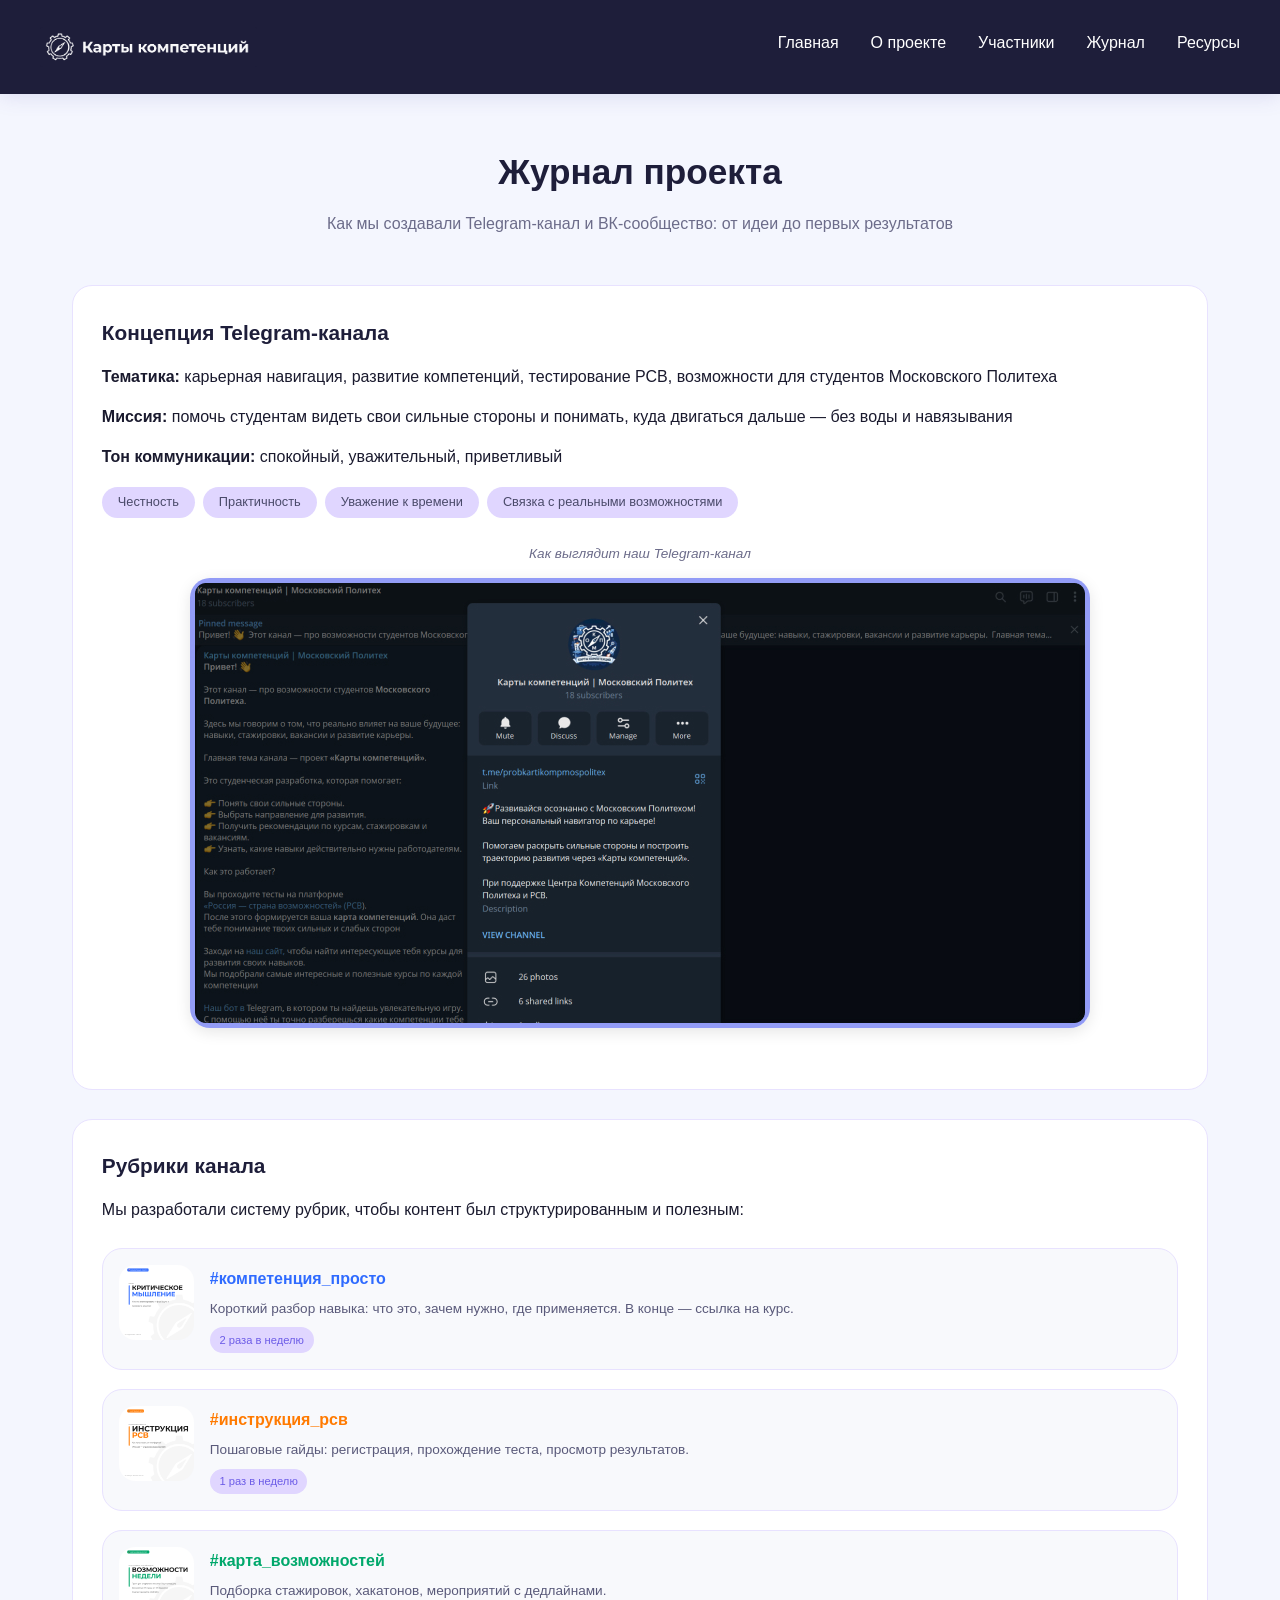
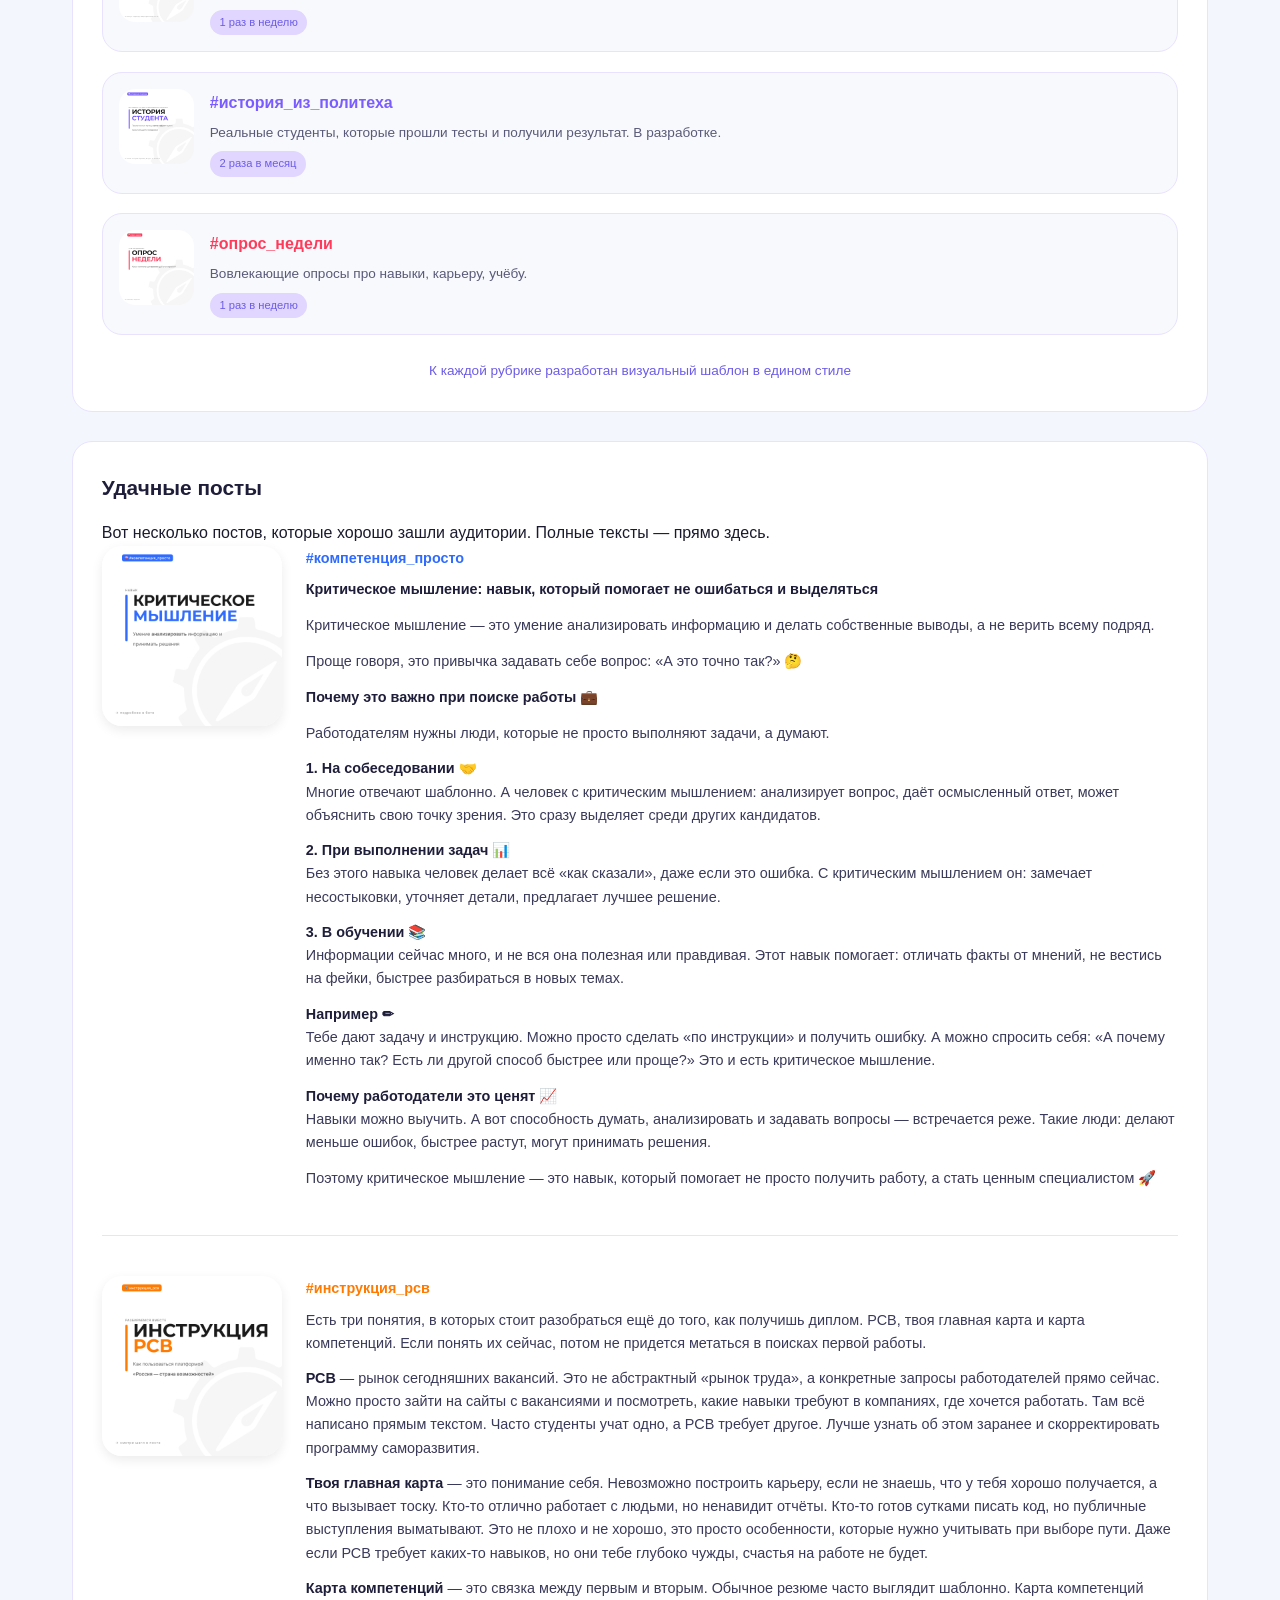
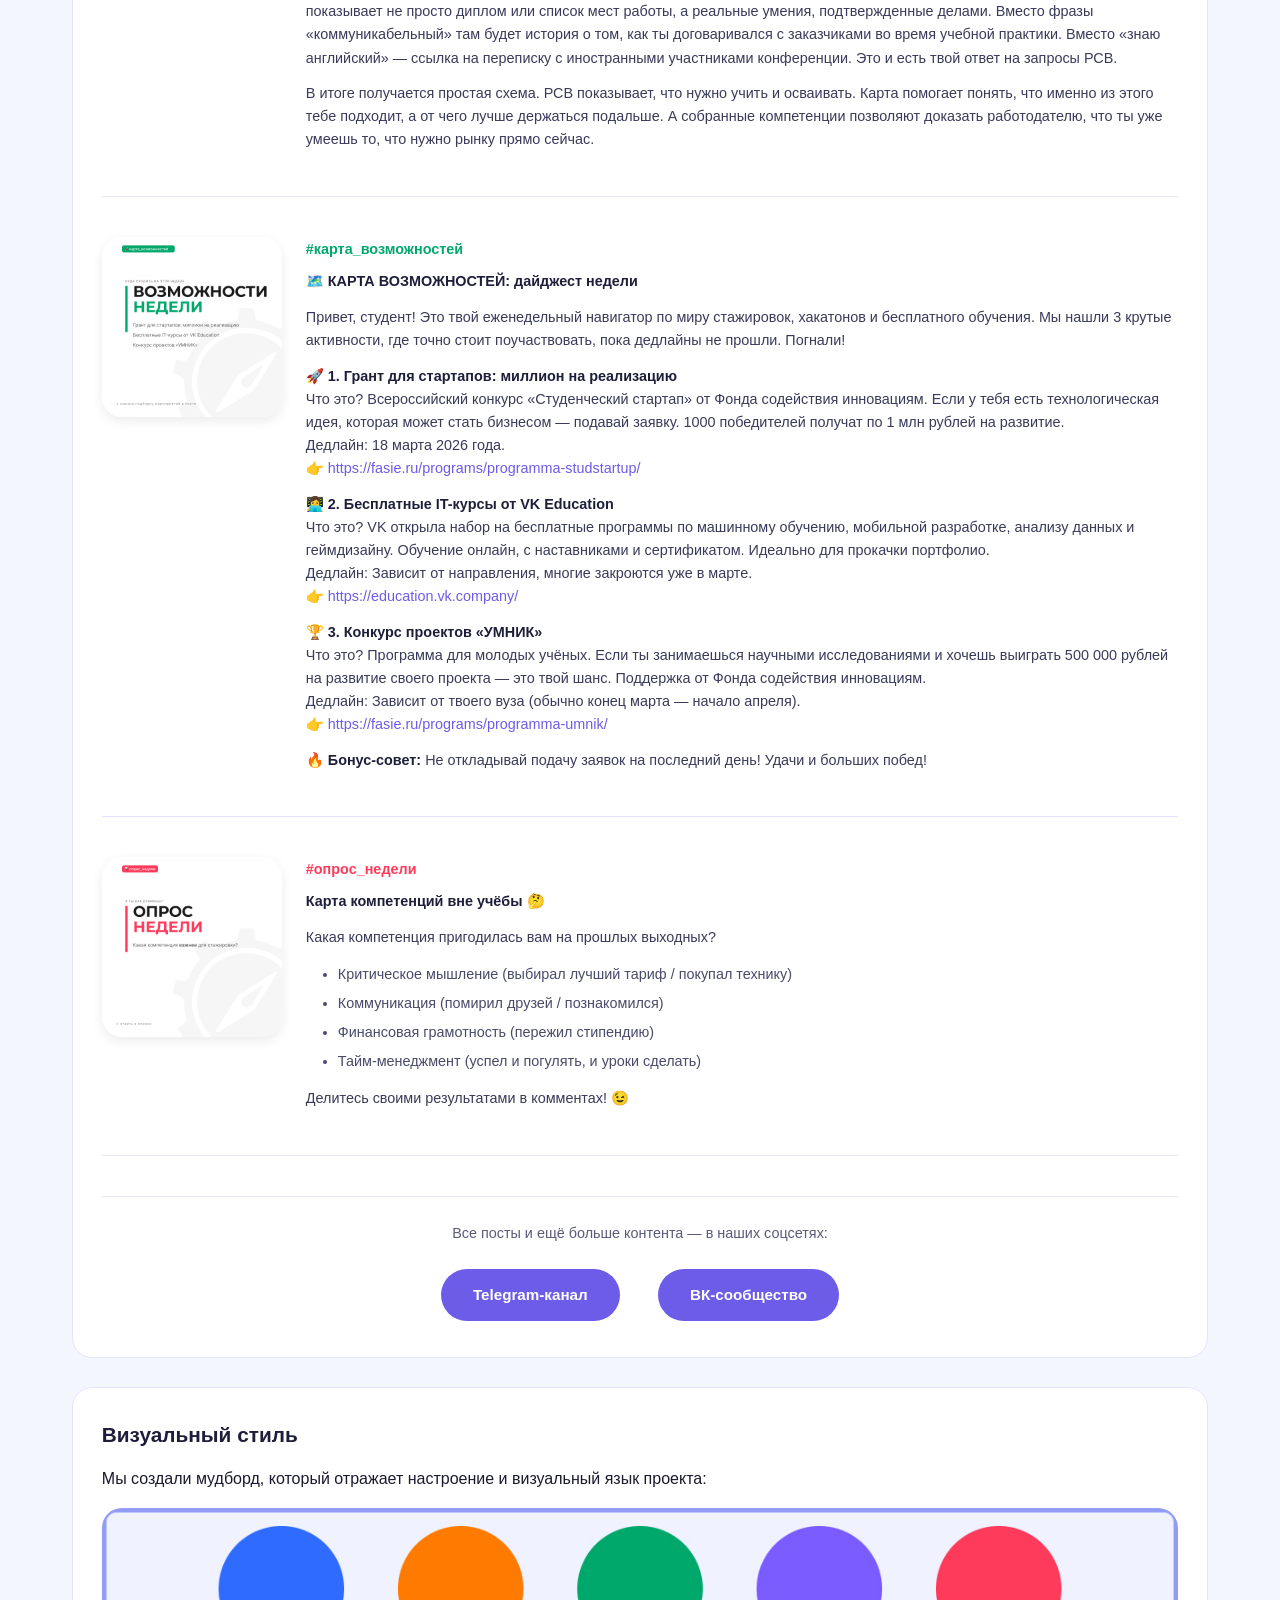
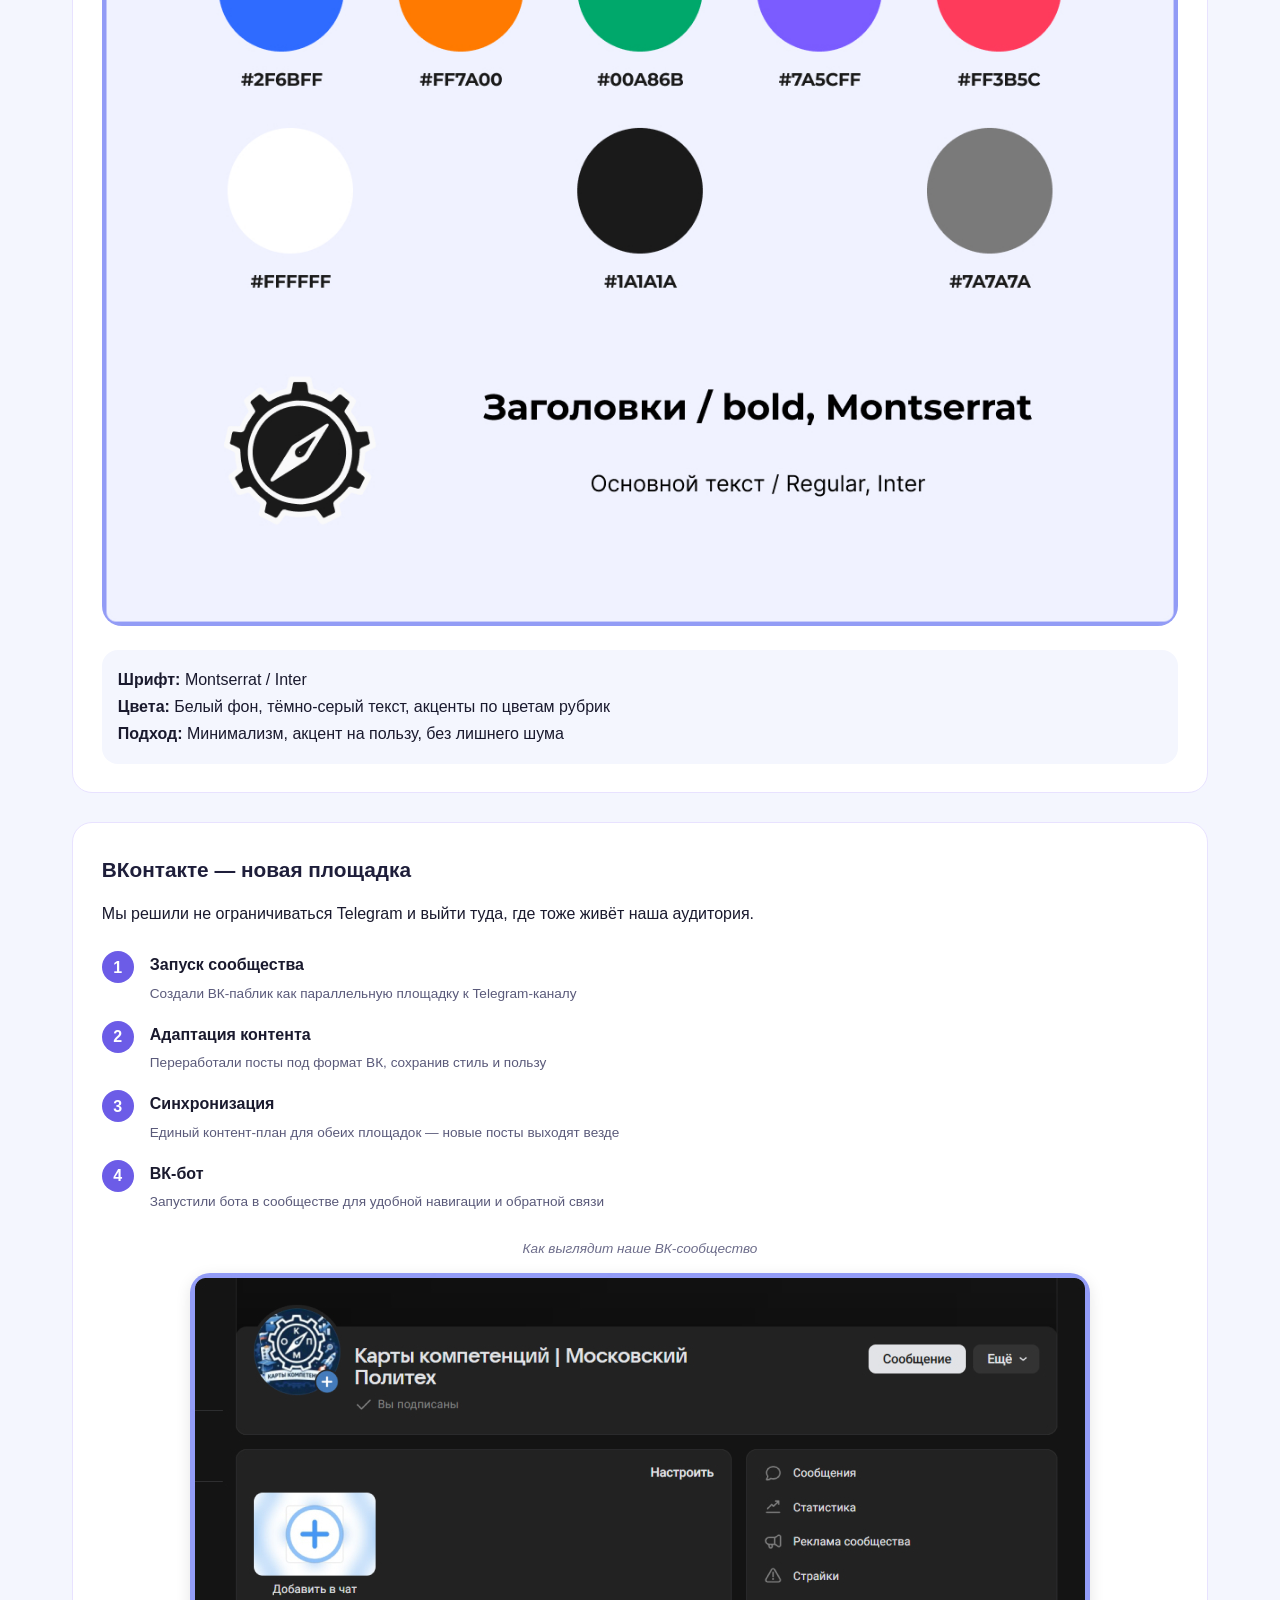
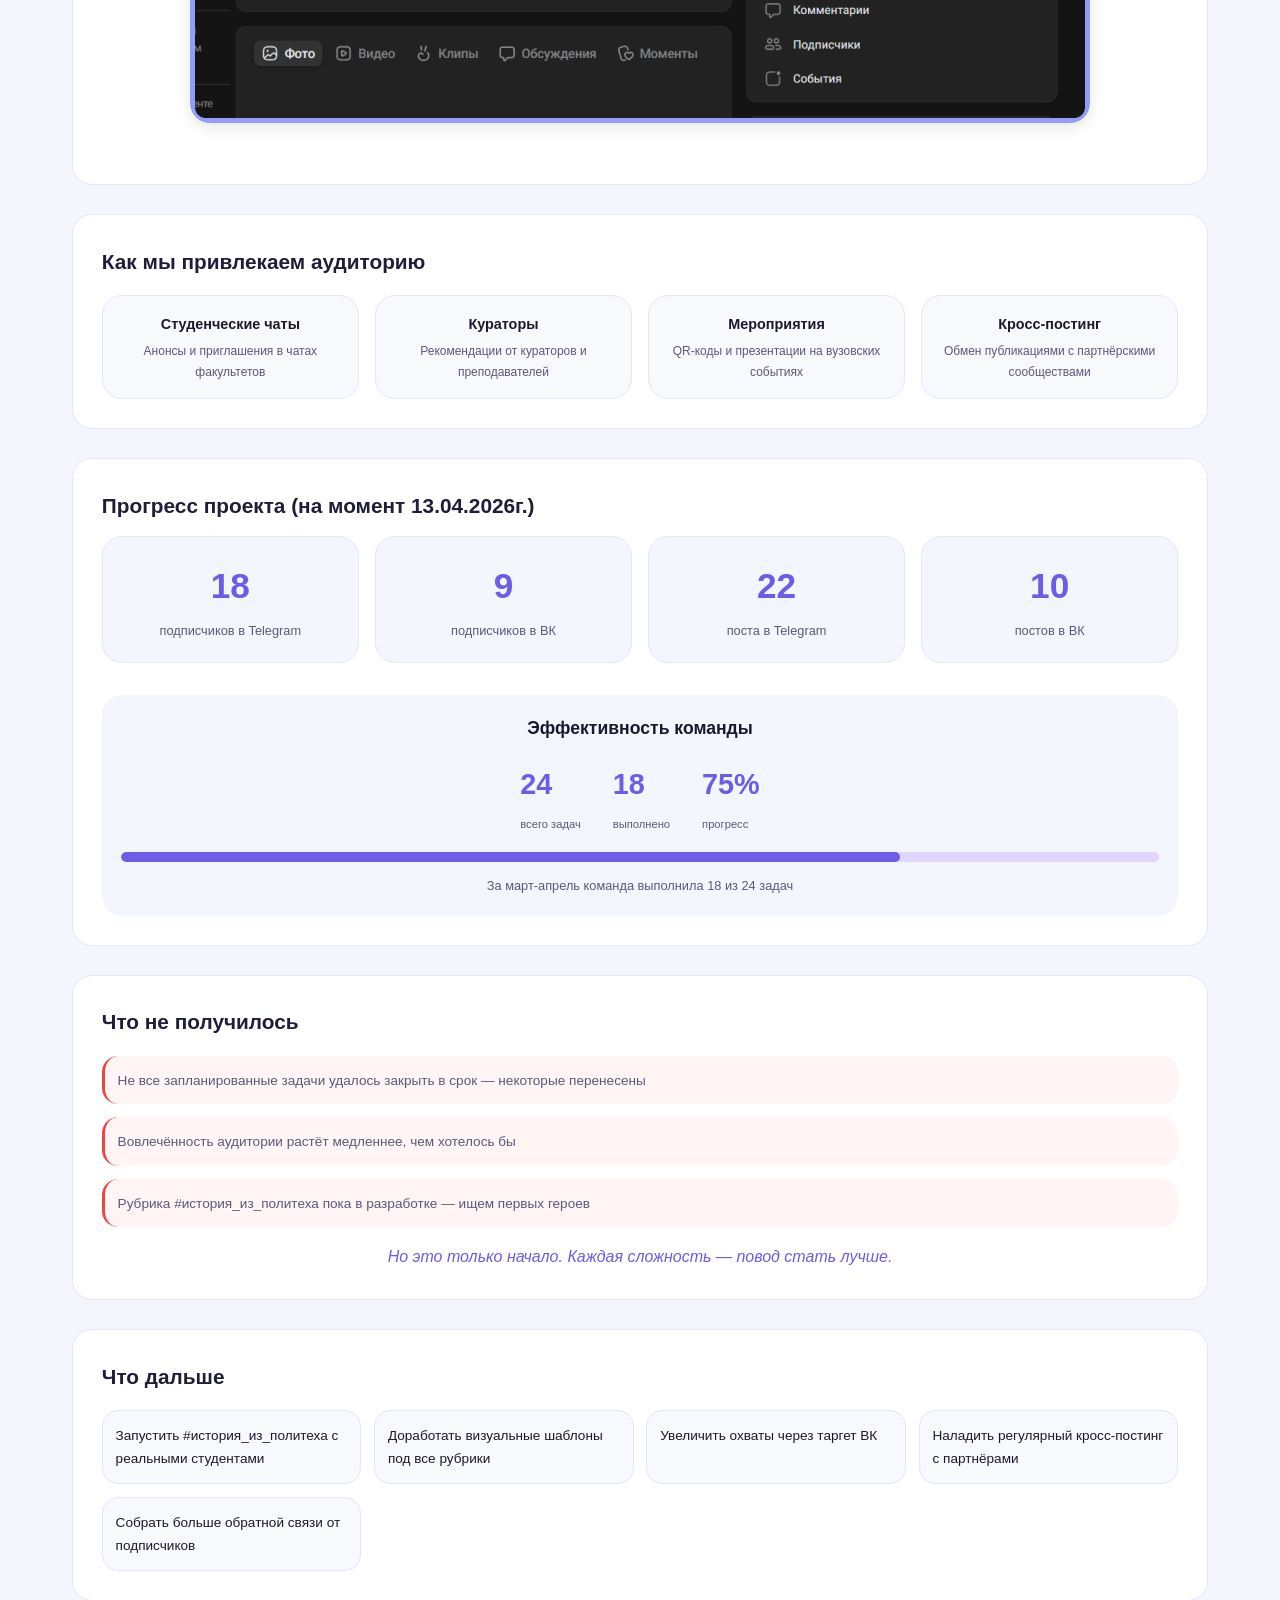
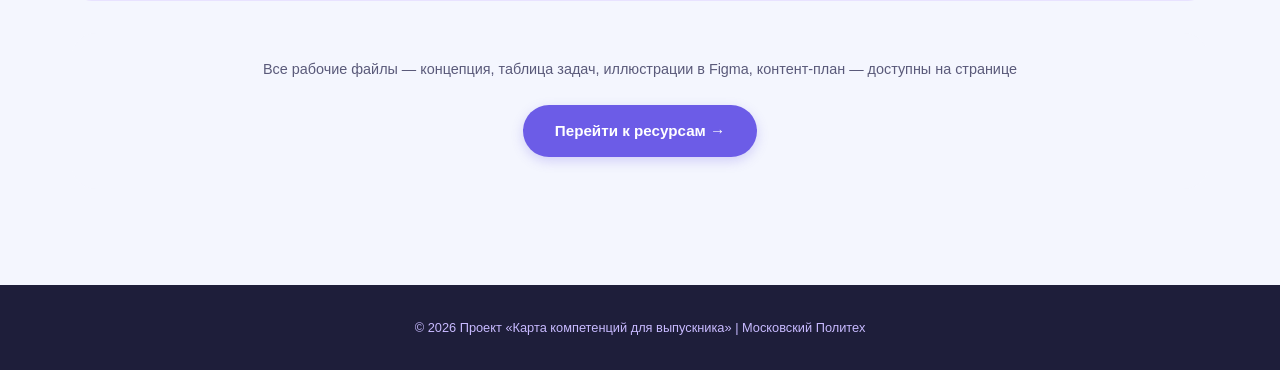
==== commit f53ac5a5: "Update journal.html" ====
--- a/site/journal.html
+++ b/site/journal.html
@@ -361,4 +361,3 @@
     </footer>
 </body>
 </html>
-```
